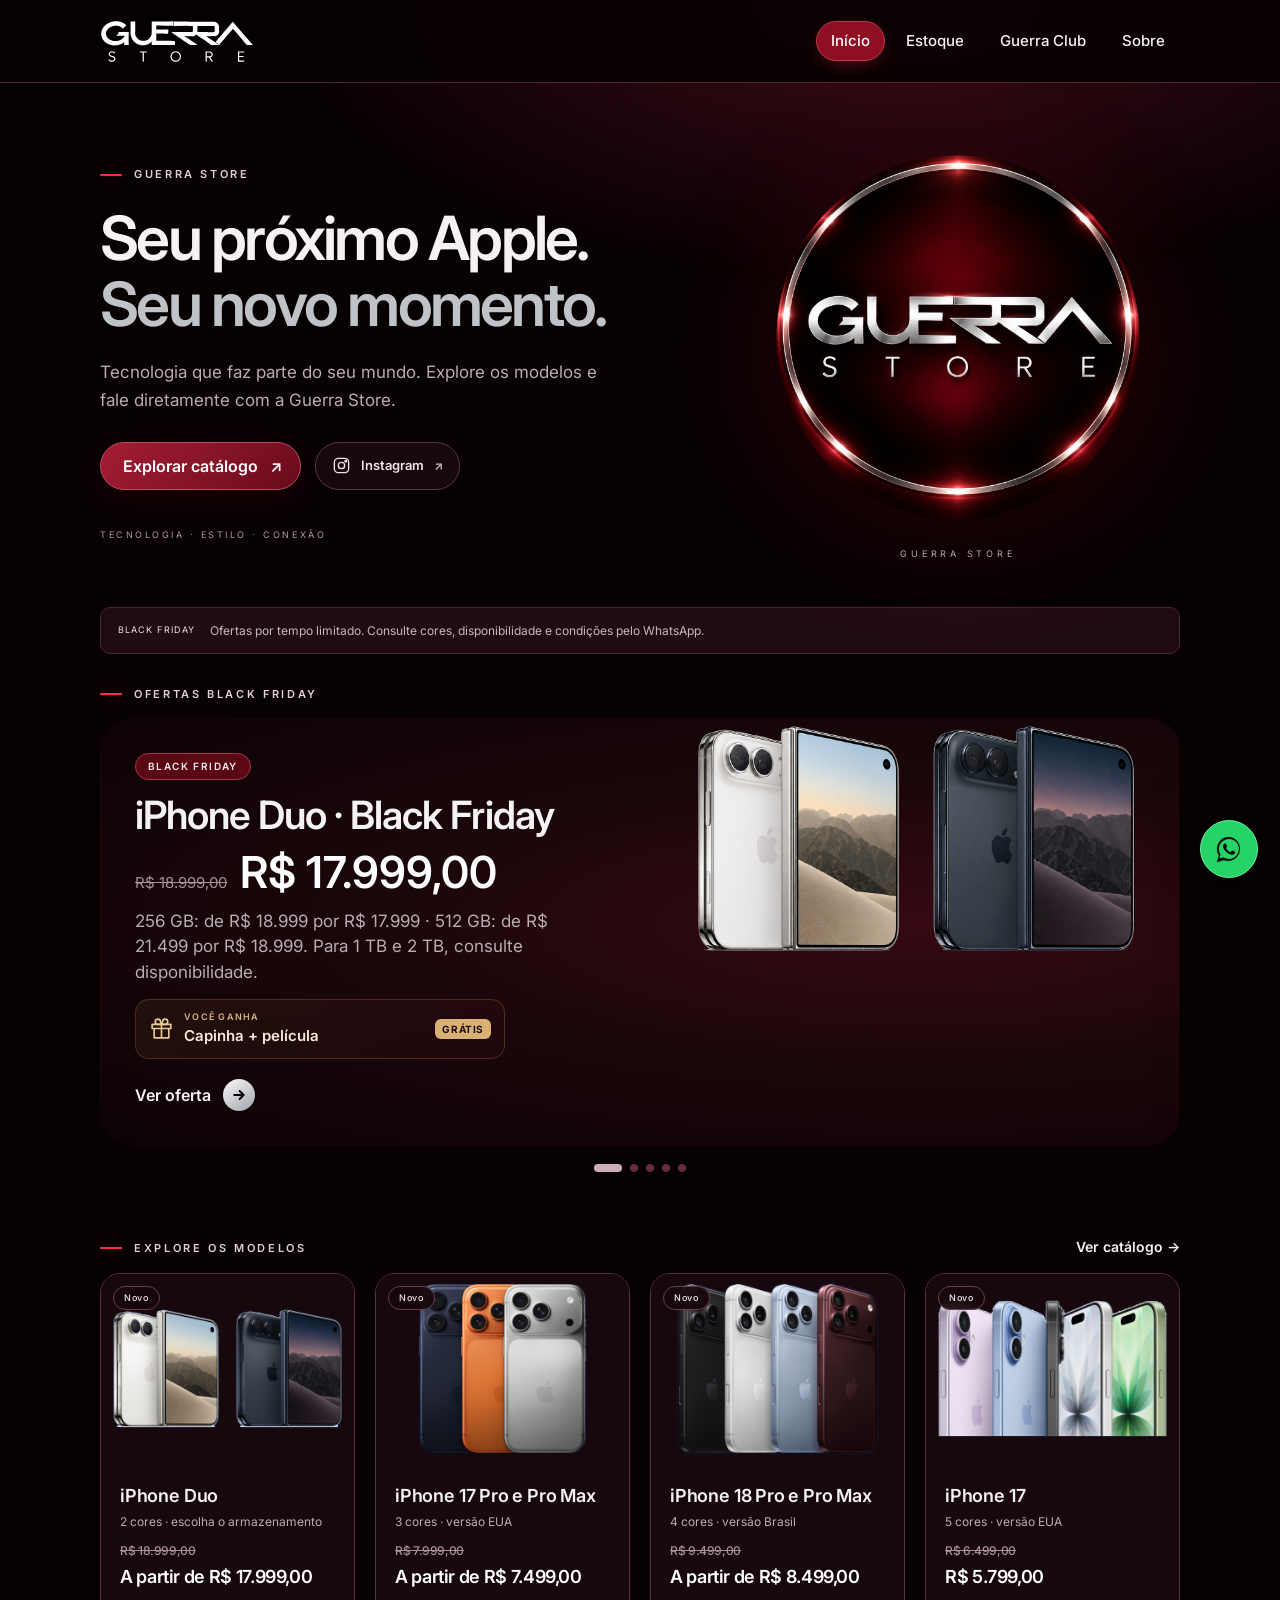
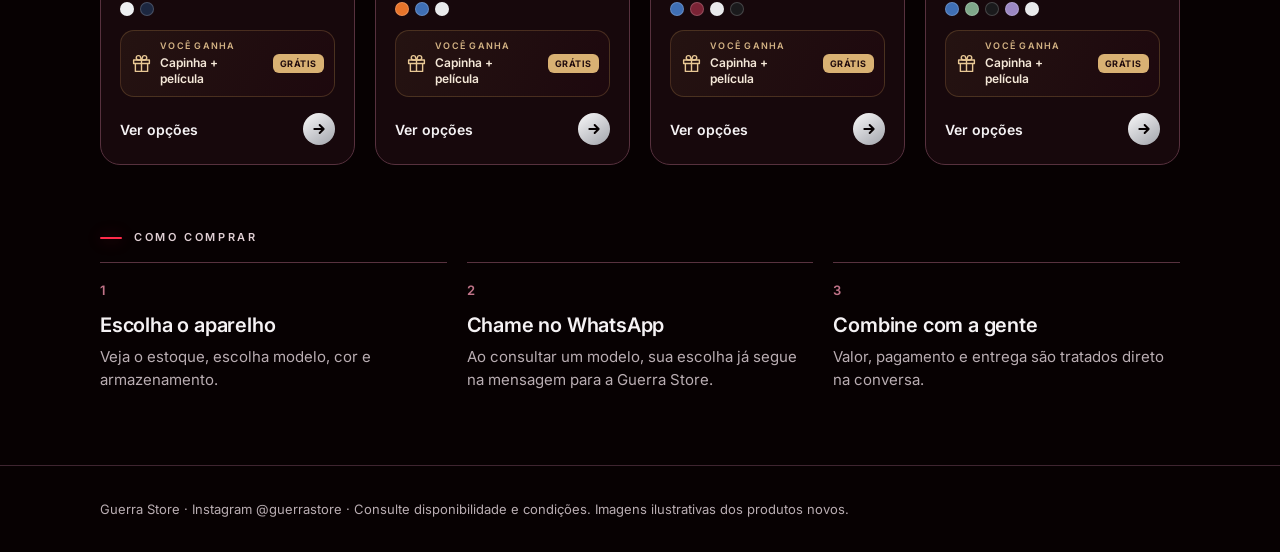
==== index.html @ 35a4bb27 "Fit full offer phone images within mobile cards" ====
<!doctype html>
<html lang="pt-BR">
<head>
<meta charset="utf-8">
<meta name="robots" content="noindex,nofollow">
<meta name="viewport" content="width=device-width,initial-scale=1">
<title>Guerra Store · Início</title>
<meta name="description" content="Tecnologia premium, aparelhos novos e seminovos. Veja ofertas e fale com a Guerra Store.">
<meta property="og:type" content="website"><meta property="og:locale" content="pt_BR"><meta property="og:site_name" content="Guerra Store">
<meta property="og:title" content="Guerra Store · Tecnologia, confiança e conexão"><meta property="og:description" content="Aparelhos premium, ofertas e atendimento próximo. Conheça a Guerra Store.">
<meta property="og:url" content="https://andersonmmoreira.github.io/guerra-store-preview/"><meta property="og:image" content="https://andersonmmoreira.github.io/guerra-store-preview/img/guerra-social-preview.png"><meta property="og:image:width" content="1200"><meta property="og:image:height" content="630"><meta property="og:image:alt" content="Logo da Guerra Store sobre fundo preto e bordô">
<meta name="twitter:card" content="summary_large_image"><meta name="twitter:title" content="Guerra Store"><meta name="twitter:description" content="Tecnologia, confiança e conexão."><meta name="twitter:image" content="https://andersonmmoreira.github.io/guerra-store-preview/img/guerra-social-preview.png">
<meta name="theme-color" content="#070102">
<link rel="icon" type="image/png" href="img/guerra-favicon-circle.png"><link rel="apple-touch-icon" href="img/guerra-favicon-circle.png">
<link rel="preconnect" href="https://fonts.googleapis.com"><link rel="preconnect" href="https://fonts.gstatic.com" crossorigin>
<link href="https://fonts.googleapis.com/css2?family=Inter:wght@400;500;600&display=swap" rel="stylesheet">
<link rel="stylesheet" href="style.css?v=20261108-5">
<link rel="stylesheet" href="guerra.css?v=20261109-2">
</head>
<body>
<header><div class="wrap"><a href="index.html" aria-label="Guerra Store - início"><img src="img/guerra-lettering.svg" alt="Guerra Store"></a>
<nav aria-label="Principal"><a href="index.html" aria-current="page">Início</a><a href="estoque.html">Estoque</a><a href="guerra-club.html">Guerra Club</a><a href="sobre.html">Sobre</a></nav></div></header>

<main class="wrap">
  <section class="hero guerra-hero">
    <div class="hero-copy"><div class="eyebrow">GUERRA STORE</div>
    <h1>Seu próximo Apple.<br><span>Seu novo momento.</span></h1>
    <p class="lead">Tecnologia que faz parte do seu mundo. Explore os modelos e fale diretamente com a Guerra Store.</p>
    <div class="hero-actions"><a class="btn" href="estoque.html">Explorar catálogo <span aria-hidden="true">↗</span></a><a class="social-link" href="https://www.instagram.com/guerrastore/" target="_blank" rel="noopener" aria-label="Abrir Instagram da Guerra Store"><svg viewBox="0 0 24 24" aria-hidden="true"><rect x="3" y="3" width="18" height="18" rx="5"></rect><circle cx="12" cy="12" r="4"></circle><circle cx="17.4" cy="6.7" r="1"></circle></svg><span>Instagram</span><b aria-hidden="true">↗</b></a></div>
    <div class="hero-signature">TECNOLOGIA · ESTILO · CONEXÃO</div></div>
    <div class="brand-stage"><img src="img/guerra-logo-oficial.png" alt="Logo oficial Guerra Store" width="1254" height="1254"><span>GUERRA STORE</span></div>
  </section>
  <aside class="preview-notice" role="note"><span>BLACK FRIDAY</span> Ofertas por tempo limitado. Consulte cores, disponibilidade e condições pelo WhatsApp.</aside>

  <section class="offers" id="offers" hidden aria-label="Ofertas">
    <div class="eyebrow sec-h">OFERTAS BLACK FRIDAY</div>
    <div class="otrack" id="otrack"></div>
    <div class="odots" id="odots"></div>
  </section>

  <section class="sec" id="s-nov" hidden><div class="sec-top"><div class="eyebrow sec-h">NOVIDADES E PROMOÇÕES</div></div><div class="nv-grid" id="nv"></div></section>

  <section class="sec" id="s-dest"><div class="sec-top"><div class="eyebrow sec-h">EXPLORE OS MODELOS</div><a href="estoque.html">Ver catálogo →</a></div><div class="grid" id="dest" style="padding-bottom:0"></div></section>

  <section class="sec" id="s-como"><div class="sec-top"><div class="eyebrow sec-h">COMO COMPRAR</div></div>
    <div class="steps">
      <div class="step"><b>1</b><h3>Escolha o aparelho</h3><p>Veja o estoque, escolha modelo, cor e armazenamento.</p></div>
      <div class="step"><b>2</b><h3>Chame no WhatsApp</h3><p>Ao consultar um modelo, sua escolha já segue na mensagem para a Guerra Store.</p></div>
      <div class="step"><b>3</b><h3>Combine com a gente</h3><p>Valor, pagamento e entrega são tratados direto na conversa.</p></div>
    </div></section>

  <section class="sec" id="s-par" hidden><div class="sec-top"><div class="eyebrow sec-h">PARCERIAS</div></div><div class="pts" id="pts"></div></section>
</main>

<footer><div class="wrap">Guerra Store · Instagram @guerrastore · Consulte disponibilidade e condições. Imagens ilustrativas dos produtos novos.</div></footer>
<div class="ov" id="ov" role="dialog" aria-modal="true"><div class="sheet" id="sheet"></div></div>
<div class="toast" id="toast"></div>
<script src="config.js?v=20261108-4"></script>
<script src="products.js?v=20261108-12"></script>
<script src="app.js?v=20261109-1"></script>
<script>
const $d=document.getElementById.bind(document);
let NOVID=[],PARC=[],hDemo=false;
async function loadHome(){
  const [nv,pc]=await Promise.all([rest("novidades","ativo=eq.true&order=ordem.asc"),rest("parceiros","ativo=eq.true&order=ordem.asc")]);
  if(nv===null&&pc===null){ // sem Supabase: exemplos
    NOVID=[];
    PARC=[];
  }else{NOVID=(nv||[]).filter(vigente);PARC=pc||[]}
}
function renderNovid(){
  const section=$d("s-nov"),grid=$d("nv");grid.innerHTML="";section.hidden=!NOVID.length;
  NOVID.forEach(n=>{const article=document.createElement("article");article.className="nv";
    article.innerHTML=`${n.imagem_url?`<div class="ph"><img src="${esc(n.imagem_url)}" alt="" loading="lazy"></div>`:""}<div class="bd"><h3>${esc(n.titulo)}</h3>${n.texto?`<p>${esc(n.texto)}</p>`:""}${okUrl(n.link)?`<a href="${esc(n.link)}" target="_blank" rel="noopener">Saiba mais ${ARROW}</a>`:""}</div>`;grid.appendChild(article)});
}
function renderDest(){
  const g=$d("dest");g.innerHTML="";
  const itens=[...NOVOS.map(cardNovo),...SEMI.filter(p=>!p.vendido).slice(0,1).map(cardSemi)].slice(0,4);
  itens.forEach(c=>g.appendChild(c));
}
function renderPar(){
  const s=$d("s-par"),g=$d("pts");g.innerHTML="";if(!PARC.length){s.hidden=true;return}s.hidden=false;
  PARC.forEach(p=>{const el=document.createElement(okUrl(p.link)?"a":"div");el.className="pt"+(p.cls?" "+p.cls:"");if(okUrl(p.link)){el.href=p.link;el.target="_blank";el.rel="noopener"}
    el.title=p.nome;el.innerHTML=p.logo_url&&p.mono?`<span class="plogo" role="img" aria-label="${esc(p.nome)}" style="--m:url('${esc(p.logo_url)}')"></span>`:p.logo_url?`<img src="${esc(p.logo_url)}" alt="${esc(p.nome)}" loading="lazy">`:esc(p.nome);g.appendChild(el)});
}
renderDest();
Promise.all([loadSemi(),loadOfertas(),loadHome()]).then(()=>{renderOfertas();renderNovid();renderDest();renderPar()});
</script>
</body>
</html>
---- style.css ----
:root{--ink:#070102;--surface:#17080c;--line:#39282e;--muted:#b9adb2;--text:#f5f2f4;--blue:#8E0F22;--lime:#BFC3C8}
*{box-sizing:border-box;margin:0}
html{scroll-behavior:smooth}
body{background:var(--ink);color:var(--text);font:400 16px/1.5 Inter,system-ui,sans-serif;-webkit-font-smoothing:antialiased}
body::before{content:"";position:fixed;inset:0;background:radial-gradient(60% 40% at 50% 0,#360a15 0,transparent 70%);pointer-events:none;z-index:-1}
.wrap{max-width:1120px;margin:0 auto;padding:0 20px}
header{position:sticky;top:0;z-index:20;background:rgba(7,1,2,.85);backdrop-filter:blur(12px);border-bottom:1px solid var(--line)}
header .wrap{display:flex;align-items:center;justify-content:space-between;gap:12px;height:64px}
header img{height:30px;display:block}
.tag{font-size:12px;letter-spacing:.2em;color:var(--muted);font-weight:500;text-transform:uppercase;display:flex;align-items:center;gap:8px}
.tag::before{content:"";width:7px;height:7px;border-radius:50%;background:var(--lime)}
.hero{padding:56px 0 24px}
.eyebrow{font-size:13px;letter-spacing:.25em;color:var(--lime);font-weight:600;display:flex;align-items:center;gap:12px}
.eyebrow::before{content:"";width:28px;height:3px;border-radius:2px;background:var(--lime)}
h1{font-size:clamp(34px,6vw,60px);letter-spacing:-.03em;line-height:1.05;font-weight:600;margin:14px 0 12px}
.lead{color:var(--muted);font-size:18px;max-width:560px}
.tabs{display:flex;gap:8px;margin:32px 0 24px}
.tab{appearance:none;border:1px solid rgba(191,195,200,.32);background:transparent;color:var(--muted);font:500 15px Inter;padding:10px 20px;border-radius:99px;cursor:pointer;transition:.2s}
.tab:hover{border-color:var(--lime);color:var(--text);box-shadow:0 0 0 1px rgba(191,195,200,.25),0 8px 24px -10px rgba(191,195,200,.25)}
.tab:focus-visible{outline:2px solid var(--lime);outline-offset:3px}
.tab[aria-selected=true]{background:#fff;color:var(--ink);border-color:var(--lime);box-shadow:0 0 0 1px rgba(191,195,200,.3)}
.grid{display:grid;grid-template-columns:repeat(auto-fill,minmax(300px,1fr));gap:20px;padding-bottom:72px}
.card{background:var(--surface);border:1px solid rgba(191,195,200,.32);border-radius:28px;overflow:hidden;cursor:pointer;transition:.25s;text-align:left;color:inherit;font:inherit;padding:0;display:block;width:100%}
.card:hover{transform:translateY(-4px);border-color:var(--lime);box-shadow:0 0 0 1px rgba(191,195,200,.25),0 14px 40px -12px rgba(191,195,200,.22)}
.card:focus-visible{outline:2px solid var(--lime);outline-offset:3px}
.card .ph{aspect-ratio:4/3;display:flex;align-items:center;justify-content:center;overflow:hidden;position:relative}
.card .ph img,.card .ph video{width:100%;height:100%;object-fit:cover}
.card .ph.fit img{object-fit:contain}
.badge{position:absolute;top:12px;left:12px;background:rgba(7,1,2,.75);backdrop-filter:blur(6px);border:1px solid var(--line);font-size:12px;padding:4px 10px;border-radius:99px;font-weight:500}
.badge.vendido{background:var(--lime);color:var(--ink);border:0}
.card .bd{padding:18px 20px 20px}
.card h3{font-size:20px;font-weight:600;letter-spacing:-.01em}
.sub{color:var(--muted);font-size:14px;margin-top:4px}
.dots{display:flex;gap:6px;margin-top:12px}.dots i{width:14px;height:14px;border-radius:50%;border:1px solid #ffffff30;display:block}
.cta-row{display:flex;align-items:center;justify-content:space-between;margin-top:16px;font-weight:600;font-size:14px}
.arrow{width:34px;height:34px;border-radius:50%;background:var(--lime);display:grid;place-items:center}
.empty{color:var(--muted);padding:48px 0;grid-column:1/-1;text-align:center;border:1px dashed var(--line);border-radius:24px}
.demo{background:#8E0F2220;border:1px solid var(--blue);color:#cfe0ff;font-size:13px;padding:10px 14px;border-radius:14px;margin-bottom:16px;grid-column:1/-1}
footer{border-top:1px solid var(--line);padding:32px 0;color:var(--muted);font-size:13px}

/* ofertas */
.sec-h{margin:8px 0 16px}
.offers{margin:0 0 56px}
.otrack{display:flex;gap:16px;overflow-x:auto;scroll-snap-type:x mandatory;scrollbar-width:none;position:relative;border-radius:32px}
.otrack::-webkit-scrollbar{display:none}
.slide{flex:0 0 100%;scroll-snap-align:start;position:relative;min-height:340px;border-radius:32px;border:1px solid rgba(191,195,200,.32);background:var(--surface);overflow:hidden;display:grid;grid-template-columns:1.05fr 1fr;text-align:left;color:inherit;cursor:pointer;padding:0;font:inherit;transition:border-color .25s,box-shadow .25s}
.slide:hover{border-color:var(--lime);box-shadow:0 0 0 1px rgba(191,195,200,.25),0 14px 40px -12px rgba(191,195,200,.22)}
.slide:focus-visible{outline:2px solid var(--lime);outline-offset:3px}
.slide .tx{padding:40px;display:flex;flex-direction:column;justify-content:center;gap:14px;min-width:0}
.slide .lb{align-self:flex-start;background:var(--lime);color:var(--ink);font-size:12px;font-weight:600;letter-spacing:.14em;padding:5px 12px;border-radius:99px}
.slide h2{font-size:clamp(26px,4vw,42px);letter-spacing:-.025em;line-height:1.08;font-weight:600;text-wrap:balance}
.slide p{color:var(--muted);font-size:17px;max-width:420px}
.slide .go{display:flex;align-items:center;gap:12px;font-weight:600;margin-top:6px}
.slide .im{position:relative;min-height:240px}
.slide .im img{position:absolute;inset:0;width:100%;height:100%;object-fit:contain}
.slide .im .offer-logo{inset:20px auto auto 20px;width:min(42%,190px);height:auto;max-height:58px;object-fit:contain;object-position:left top;z-index:2;mix-blend-mode:screen}
.odots{display:flex;justify-content:center;align-items:center;gap:8px;margin-top:18px}
.odots button{width:8px;height:8px;border-radius:99px;border:0;padding:0;background:#2a3446;cursor:pointer;transition:.3s}
.odots button[aria-current=true]{width:28px;background:var(--lime)}
@media(max-width:720px){.slide{grid-template-columns:1fr;min-height:0}.slide .im{order:-1;height:220px;min-height:0}.slide .tx{padding:24px}}
@media(prefers-reduced-motion:reduce){.otrack{scroll-behavior:auto}}
/* modal */
.ov{position:fixed;inset:0;background:rgba(0,0,0,.72);backdrop-filter:blur(6px);z-index:50;display:none;align-items:flex-end;justify-content:center}
.ov.on{display:flex}
.sheet{background:var(--surface);border:1px solid var(--line);width:100%;max-width:980px;max-height:94vh;overflow:auto;border-radius:28px 28px 0 0;display:grid;grid-template-columns:1fr;animation:up .25s ease}
@keyframes up{from{transform:translateY(40px);opacity:0}}
@media(min-width:860px){.ov{align-items:center;padding:24px}.sheet{grid-template-columns:1.1fr 1fr;border-radius:28px}}
.media{background:#000;position:relative;min-height:280px}
.media .main{aspect-ratio:1/1;width:100%;display:flex;overflow-x:auto;scroll-snap-type:x mandatory;scrollbar-width:none}
.media .main::-webkit-scrollbar{display:none}
.media .main>*{flex:0 0 100%;scroll-snap-align:center;width:100%;height:100%;object-fit:contain}
.thumbs{display:flex;gap:8px;padding:10px;overflow-x:auto;background:#05070b}
.thumbs button{flex:0 0 56px;height:56px;border-radius:10px;border:2px solid transparent;overflow:hidden;padding:0;background:#111;cursor:pointer;position:relative}
.thumbs button.on{border-color:var(--lime)}
.thumbs img,.thumbs video{width:100%;height:100%;object-fit:cover;display:block}
.thumbs .play{position:absolute;inset:0;display:grid;place-items:center;color:#fff;font-size:16px;background:#0006}
.info{padding:28px 24px 28px;display:flex;flex-direction:column;gap:20px}
.info h2{font-size:28px;letter-spacing:-.02em;line-height:1.1}
.close{position:absolute;top:12px;right:12px;z-index:3;width:40px;height:40px;border-radius:50%;border:1px solid var(--line);background:rgba(7,1,2,.8);color:#fff;font-size:20px;cursor:pointer}
.opt label{display:block;font-size:12px;letter-spacing:.15em;text-transform:uppercase;color:var(--muted);margin-bottom:8px;font-weight:500}
.chips{display:flex;flex-wrap:wrap;gap:8px}
.chip{border:1px solid var(--line);background:transparent;color:var(--text);padding:9px 14px;border-radius:99px;font:500 14px Inter;cursor:pointer;display:inline-flex;align-items:center;gap:8px;transition:.15s}
.chip i{width:14px;height:14px;border-radius:50%;border:1px solid #ffffff40}
.chip[aria-pressed=true]{border-color:var(--lime);box-shadow:inset 0 0 0 1px var(--lime)}
.specs{display:grid;grid-template-columns:1fr 1fr;gap:10px}
.spec{border:1px solid var(--line);border-radius:16px;padding:12px 14px}.spec b{display:block;font-size:12px;color:var(--muted);font-weight:500;letter-spacing:.1em;text-transform:uppercase}
.obs{color:var(--muted);font-size:14px}
.buy{margin-top:auto;display:flex;align-items:center;justify-content:center;gap:12px;background:#fff;color:var(--ink);border:0;border-radius:99px;height:60px;font:600 17px Inter;cursor:pointer;width:100%;position:relative}
.buy .arrow{position:absolute;right:12px;top:13px}
.buy:disabled{opacity:.5;cursor:not-allowed}
.alt{background:transparent;color:var(--muted);border:0;font:500 14px Inter;cursor:pointer;text-decoration:underline;text-underline-offset:3px;align-self:center}
.note{font-size:12px;color:var(--muted);text-align:center}
.toast{position:fixed;left:50%;bottom:28px;transform:translateX(-50%);background:#fff;color:var(--ink);padding:14px 20px;border-radius:16px;font-weight:500;font-size:14px;z-index:99;max-width:92vw;box-shadow:0 10px 40px #000a;display:none}
.toast.on{display:block}

/* navegacao */
nav{display:flex;gap:6px}
nav a{color:var(--muted);text-decoration:none;font-weight:500;font-size:15px;padding:8px 14px;border-radius:99px;border:1px solid transparent;transition:.2s}
nav a:hover{color:var(--text);border-color:rgba(191,195,200,.32)}
nav a[aria-current=page]{color:var(--ink);background:#fff;border-color:var(--lime)}
.btn{display:inline-flex;align-items:center;gap:12px;background:#fff;color:var(--ink);text-decoration:none;font:600 16px Inter;border-radius:99px;padding:8px 8px 8px 24px;border:1px solid var(--lime);cursor:pointer}
.btn .arrow{width:38px;height:38px}
.hero .btn{margin-top:24px}
.sec{padding:8px 0 56px}
.sec-top{display:flex;align-items:flex-end;justify-content:space-between;gap:16px;flex-wrap:wrap;margin-bottom:16px}
.sec-top .sec-h{margin:0}
.sec-top a{color:var(--text);font-weight:600;font-size:14px;text-decoration:none;display:inline-flex;gap:8px;align-items:center}
.sec-top a:hover{color:var(--lime)}
.nv-grid{display:grid;grid-template-columns:repeat(auto-fit,minmax(260px,360px));justify-content:center;gap:20px}
.nv{background:var(--surface);border:1px solid rgba(191,195,200,.32);border-radius:28px;overflow:hidden;display:flex;flex-direction:column;transition:.25s}
.nv:hover{border-color:var(--lime);box-shadow:0 0 0 1px rgba(191,195,200,.25),0 14px 40px -12px rgba(191,195,200,.22)}
.nv .ph{aspect-ratio:16/9;background:#000;position:relative}
.nv .ph img{width:100%;height:100%;object-fit:cover;display:block}
.nv .bd{padding:22px 24px 24px;display:flex;flex-direction:column;gap:10px;flex:1}
.nv h3{font-size:21px;letter-spacing:-.015em;line-height:1.2;font-weight:600}
.nv p{color:var(--muted);font-size:15px}
.nv a{margin-top:auto;color:var(--text);font-weight:600;font-size:14px;text-decoration:none;display:inline-flex;align-items:center;gap:10px;padding-top:6px}
.nv a:hover{color:var(--lime)}
.steps{display:grid;grid-template-columns:repeat(auto-fit,minmax(240px,1fr));gap:20px;counter-reset:s}
.step{border-top:1px solid var(--line);padding-top:18px}
.step b{display:block;color:var(--lime);font-size:13px;letter-spacing:.2em;font-weight:600;margin-bottom:10px}
.step h3{font-size:20px;font-weight:600;letter-spacing:-.01em;margin-bottom:6px}
.step p{color:var(--muted);font-size:15px}
.pts{display:flex;flex-wrap:wrap;gap:14px}
.pt{display:flex;align-items:center;justify-content:center;width:220px;max-width:100%;height:84px;padding:0 24px;border:1px solid var(--line);border-radius:20px;background:var(--surface);color:var(--text);text-decoration:none;font-weight:600;font-size:16px;transition:.2s}
.pt{border-color:rgba(191,195,200,.45)}
a.pt:hover,a.pt:focus-visible,a.pt:active{background:var(--lime);border-color:var(--lime);color:var(--ink);box-shadow:0 8px 28px -10px rgba(191,195,200,.55);outline:none}
.plogo{display:block;width:170px;height:48px;background:currentColor;-webkit-mask:var(--m) center/contain no-repeat;mask:var(--m) center/contain no-repeat}
.pt img{max-height:44px;max-width:150px;object-fit:contain;display:block}
.demo-tag{font-size:11px;letter-spacing:.14em;color:var(--lime);font-weight:600}
.nv-grid{align-items:start}
#dest{grid-template-columns:repeat(auto-fit,minmax(230px,1fr))}
.nv-grid{align-items:stretch}
.nv .logo-ph{display:flex;align-items:center;justify-content:center;background:radial-gradient(ellipse at 50% 120%,rgba(191,195,200,.22),transparent 60%),linear-gradient(160deg,#0b1220,#070102)}
.nv .logo-ph .plogo{width:62%;height:56px;color:#fff}
.hero{padding-bottom:40px}

/* filtros do estoque */
.lvl{display:flex;align-items:center;gap:14px;margin-bottom:12px;flex-wrap:wrap}
.lvl-l{display:none;width:96px;font-size:12px;letter-spacing:.15em;text-transform:uppercase;color:var(--muted);font-weight:500}
.lvl-c{display:flex;gap:8px;flex-wrap:wrap}
.fchip{appearance:none;border:1px solid rgba(191,195,200,.32);background:transparent;color:var(--muted);font:500 15px Inter;padding:9px 18px;border-radius:99px;cursor:pointer;transition:.2s}
.fchip:hover{border-color:var(--lime);color:var(--text)}
.fchip[aria-pressed=true]{color:var(--text);border-color:var(--lime);box-shadow:inset 0 0 0 1px var(--lime)}
.fchip:focus-visible{outline:2px solid var(--lime);outline-offset:3px}
.tab .n{font-size:12px;opacity:.65;margin-left:4px}
.tabs{margin-top:20px}

#f-linha .fchip{font-size:17px;padding:11px 24px;font-weight:600}
.fchip.vazio{opacity:.55}.fchip.vazio:hover,.fchip.vazio[aria-pressed=true]{opacity:1}

.lvl[hidden],.tabs[hidden],.grid[hidden]{display:none!important}
.lvl-c{gap:10px}
#f-tipo{padding-left:0}
/* hierarquia: marca = verde-lemon cheio; categoria = anel verde; abas = branco */
#f-linha .fchip{color:var(--text)}
#f-linha .fchip[aria-pressed=true]{background:var(--lime);color:var(--ink);border-color:var(--lime);box-shadow:0 8px 28px -10px rgba(191,195,200,.55)}
#f-linha .fchip.vazio{opacity:.8}
#f-linha .fchip.vazio[aria-pressed=true]{opacity:1}
#f-tipo .fchip{font-size:14px;padding:8px 16px}
/* selecionado "aceso" em todos os niveis: verde-lemon cheio, escrita preta */
#f-tipo .fchip{color:var(--text)}
#f-tipo .fchip[aria-pressed=true]{background:var(--lime);color:var(--ink);border-color:var(--lime);box-shadow:0 6px 20px -8px rgba(191,195,200,.5)}
#f-tipo .fchip.vazio{opacity:.8}#f-tipo .fchip.vazio[aria-pressed=true]{opacity:1}
.tab[aria-selected=true]{background:var(--lime);color:var(--ink);border-color:var(--lime);box-shadow:0 6px 20px -8px rgba(191,195,200,.5)}
.tab[aria-selected=true] .n{opacity:.75}

/* cartao padrao para modelos ainda sem foto */
.noimg{display:flex;align-items:center;justify-content:center;width:100%;height:100%;min-height:180px;padding:20px;text-align:center;font-weight:600;font-size:20px;line-height:1.2;letter-spacing:-.01em;color:#fff;background:radial-gradient(120% 90% at 50% 0%,#0f1f3d 0%,#05080f 70%)}
/* topo: pagina atual acesa como os filtros do estoque */
nav a{color:var(--text)}
nav a[aria-current=page]{background:var(--lime);color:var(--ink);border-color:var(--lime);box-shadow:0 6px 20px -8px rgba(191,195,200,.5)}

.nv .art{container-type:inline-size;position:relative;overflow:hidden;background:radial-gradient(ellipse 60% 90% at 85% -10%,rgba(142,15,34,.5),transparent 60%),radial-gradient(ellipse 40% 50% at 0 110%,rgba(191,195,200,.12),transparent 70%),#070102}
.art-photo{position:absolute;right:0;top:-2%;height:106%;width:auto!important;object-fit:cover!important;-webkit-mask-image:linear-gradient(90deg,transparent,#000 30%);mask-image:linear-gradient(90deg,transparent,#000 30%);opacity:.92}
.art-txt{position:absolute;left:6.9cqw;top:0;bottom:0;display:flex;flex-direction:column;justify-content:center;align-items:flex-start;gap:1.7cqw}
.art-txt .art-logo{width:26cqw;height:7.4cqw;color:#fff;margin-bottom:.6cqw}
.art-tag{background:var(--lime);color:#070102;font-weight:600;font-size:1.9cqw;letter-spacing:.22em;padding:1.1cqw 2.1cqw;border-radius:99px}
.art-t{font-weight:600;font-size:6.6cqw;line-height:1.08;letter-spacing:-.02em;color:#f5f7fa}
.art-t b{color:var(--lime);font-weight:600}
.art-s{font-size:2.6cqw;color:#a0aab9;font-weight:500}
.art-pill{font-size:1.9cqw;font-weight:500;color:#f5f7fa;border:.2cqw solid var(--lime);padding:1cqw 2cqw;border-radius:99px}
.onphone-art{background:radial-gradient(ellipse 70% 100% at 90% 10%,rgba(142,15,34,.55),transparent 65%),#070102!important}
.onphone-art .art-photo{right:-9%;height:110%;opacity:.84;-webkit-mask-image:linear-gradient(90deg,transparent,#000 34%);mask-image:linear-gradient(90deg,transparent,#000 34%)}
.nv .ph .onphone-logo{display:block;width:26cqw;height:auto;object-fit:contain;mix-blend-mode:screen;margin-bottom:.4cqw}
.pt--onphone{background:#070102;border-color:rgba(0,210,109,.45)}
.pt .plogo,.pt img{display:block;width:170px;height:48px;max-width:100%;object-fit:contain}
a.pt--onphone:hover,a.pt--onphone:focus-visible,a.pt--onphone:active{background:#07110d;border-color:#00d26d;box-shadow:0 8px 28px -10px rgba(0,210,109,.55);outline:none}
.pt--am{border-color:rgba(123,104,238,.45)}
a.pt--am:hover,a.pt--am:focus-visible,a.pt--am:active{background:rgba(123,104,238,.18);border-color:rgba(123,104,238,.9);color:#fff;box-shadow:0 8px 28px -10px rgba(123,104,238,.55);outline:none}
/*pt-mobile*/
.plogo{max-width:100%}
@media(max-width:560px){.pts{gap:12px}.pt{width:calc(50% - 6px);padding:0 14px;height:76px}.pt .plogo,.pt img{width:140px;height:40px}}
---- guerra.css ----
/* Identidade Guerra: fonte oficial Cérebro / Identidade Visual, revalidada em 08/11/2026. */
:root{--ink:#070102;--surface:#17080c;--line:#39282e;--muted:#b9adb2;--text:#f5f2f4;--blue:#8e0f22;--lime:#bfc3c8;--bordo:#8e0f22;--bordo-dark:#5a0814;--glow:#ff2b4a;--silver:#bfc3c8}
body{background:var(--ink)}body::before{background:radial-gradient(70% 45% at 70% 0%,#400c19 0%,transparent 70%)}
header{background:rgba(7,1,2,.9);border-color:#4c2731}header .wrap{height:82px}header img{height:43px;width:154px;object-fit:contain}
nav a[aria-current=page]{background:var(--bordo);color:#fff;border-color:#b7384e;box-shadow:0 5px 22px -12px var(--glow)}
.guerra-hero{display:grid;grid-template-columns:1.15fr .85fr;align-items:center;gap:35px;padding:64px 0 46px}.guerra-hero h1{font-size:clamp(37px,5vw,61px);line-height:1.08;letter-spacing:-.045em;margin:23px 0 20px}.guerra-hero h1 span{color:#bfc3c8}.hero-copy{position:relative;z-index:1}.eyebrow{color:#e0cfd4;font-size:11px;letter-spacing:.24em}.eyebrow::before{background:var(--glow);width:22px;height:2px;box-shadow:0 0 16px #ff2b4a66}.lead{font-size:17px;line-height:1.65;max-width:510px}
.hero-actions{display:flex;align-items:center;gap:14px;flex-wrap:wrap;margin-top:28px}.btn{margin-top:0;background:linear-gradient(135deg,#a51d34,#690b1c);border:1px solid #b84a5d;color:white;box-shadow:0 8px 32px #5a081440}.hero-actions .btn{height:48px;margin-top:0;padding:0 18px 0 22px}.btn:hover{background:#9c1a31;border-color:#d67b8b;transform:translateY(-2px)}.social-link{height:48px;display:inline-flex;align-items:center;gap:10px;padding:0 16px;border:1px solid #5a3540;border-radius:999px;background:#17080c;color:#eee5e8;text-decoration:none;font-size:13px;font-weight:600;transition:.2s}.social-link svg{width:19px;height:19px;fill:none;stroke:currentColor;stroke-width:1.7}.social-link b{font-size:12px;color:#bfaeb4}.social-link:hover{border-color:#ae5368;background:#240b12;transform:translateY(-2px)}.hero-signature{font-size:9px;letter-spacing:.28em;color:#b09ba3;margin-top:38px}
.brand-stage{position:relative;display:grid;place-items:center;isolation:isolate}.brand-stage:before{content:"";position:absolute;width:80%;height:75%;border-radius:50%;background:#8e0f22;filter:blur(70px);opacity:.28;z-index:-1}.brand-stage img{width:min(100%,380px);height:auto;clip-path:circle(47.8% at 50% 50%);filter:drop-shadow(0 25px 42px #0009)}.brand-stage>span{font-size:9px;letter-spacing:.42em;color:#bbaab0;margin-top:20px}
.preview-notice{margin:0 0 32px;padding:13px 17px;font-size:12px;line-height:1.6;color:#c5b8bd;border:1px solid #49242f;background:#210b12;border-radius:10px;display:flex;gap:15px;align-items:center}.preview-notice span{color:#eee3e7;font-size:9px;letter-spacing:.12em;white-space:nowrap}
.card-price{margin-top:11px;color:#fff;font-size:18px;font-weight:600;letter-spacing:-.02em}.card-price s,.product-price s{display:block;margin-bottom:3px;color:#a99098;font-size:12px;font-weight:500}.card-price strong,.product-price strong{font:inherit}.product-price{padding:14px 16px;border:1px solid #60303d;border-radius:12px;background:#250a12;color:#fff;font-size:22px;font-weight:600;letter-spacing:-.02em}.offer-price{display:flex;align-items:baseline;gap:13px}.offer-price s{color:#a99098;font-size:15px}.offer-price strong{color:#fff;font-size:clamp(28px,4vw,44px);line-height:1;font-weight:600}
.card,.nv,.slide{border-color:#57313e;border-radius:20px}.card:hover,.nv:hover{border-color:#bb6478;box-shadow:0 12px 38px -14px #a51d3466}.card .ph{background:radial-gradient(ellipse at 50% 20%,#5a0814,#120306)!important}.card .ph img{object-fit:contain}.card .bd{padding:19px}.card h3{font-size:18px}.card .badge{background:#16080de8;border-color:#6a3d4a;color:#f2e5e9;font-size:9px;letter-spacing:.08em}.sub{font-size:12px}.arrow{background:linear-gradient(145deg,#faf9fa,#a1a4ab);width:32px;height:32px}.slide{border-color:transparent;background:radial-gradient(ellipse at 78% 48%,#360912 0,#1c070b 42%,#0c0204 100%);box-shadow:0 22px 58px -42px #a51d3480}.slide:hover{border-color:transparent;box-shadow:0 26px 64px -38px #a51d3490}.slide .lb{background:var(--bordo-dark);border:1px solid #a4374b;color:#f5e9ee;font-size:10px}.slide .tx{padding:34px}.slide .im{background:transparent!important}.slide .im img{object-fit:contain}.odots button{background:#60303e}.odots button[aria-current=true]{background:#ccacb6}.slide h2{font-size:clamp(27px,3.5vw,39px)}
#f-linha .fchip[aria-pressed=true],#f-tipo .fchip[aria-pressed=true],.tab[aria-selected=true]{background:var(--bordo);color:white;border-color:#bd5268;box-shadow:0 6px 20px -8px #8e0f2266}.fchip,.tab{border-color:#60303e}.sheet{border-color:#68404c;background:#17080c}.sheet .main{background:#16080c!important}.buy{background:linear-gradient(135deg,#a51d34,#690b1c);color:#fff;border:1px solid #b84a5d}.chip[aria-pressed=true]{background:#5a0814;color:white;border-color:#c46b7f}.noimg{background:radial-gradient(ellipse,#5a0814,#120306)}.demo{background:#290d17;border-color:#6a2a3c;color:#dfc8d0}.step b{color:#c17489}.step{border-color:#58323f}footer{margin-top:18px;border-color:#3e2530}footer .wrap{line-height:1.7}.empty{border-color:#694151;color:#c2b0b8}
:focus-visible{outline:2px solid #e5c0cb!important;outline-offset:4px}body>.w>header img{height:45px}.box{border-color:#57313e}button.pri{background:#8e0f22;color:white}
.whatsapp-float{position:fixed;right:22px;bottom:22px;z-index:80;display:flex;align-items:center;justify-content:center;width:58px;height:58px;min-height:58px;padding:0;border:1px solid #69f19f;border-radius:50%;background:#25d366;color:#07140c;text-decoration:none;box-shadow:0 14px 34px #0009;transition:box-shadow .2s ease;animation:whatsapp-kick 2.8s ease-in-out infinite}.whatsapp-float svg{width:30px;height:30px;flex:none}.whatsapp-float span{position:absolute;width:1px;height:1px;overflow:hidden;clip:rect(0 0 0 0);white-space:nowrap}.whatsapp-float:hover{animation-play-state:paused;box-shadow:0 18px 40px #000b}.whatsapp-float:focus-visible{outline-color:#fff!important}@keyframes whatsapp-kick{0%,72%,100%{transform:translateY(0) rotate(0)}78%{transform:translateY(-9px) rotate(-5deg)}84%{transform:translateY(0) rotate(4deg)}90%{transform:translateY(-4px) rotate(-2deg)}95%{transform:translateY(0) rotate(0)}}
.inner-hero{padding:72px 0 40px;max-width:780px}.inner-hero h1{font-size:clamp(42px,7vw,76px)}.inner-hero .lead{max-width:680px}.club-grid{display:grid;grid-template-columns:repeat(3,1fr);gap:18px;margin:24px 0 72px}.club-card{min-height:340px;border-radius:24px;border:1px solid #4a2631;background:radial-gradient(circle at 70% 12%,#3b0a14,#150508 58%,#0b0203);padding:26px;display:flex;flex-direction:column;justify-content:flex-end;position:relative;overflow:hidden}.club-card:before{content:"";position:absolute;inset:20px;border:1px dashed #70404d;border-radius:18px;opacity:.55}.club-card b,.club-card p{position:relative}.club-card b{font-size:18px}.club-card p{color:var(--muted);font-size:13px;margin-top:8px}.story-panel{display:grid;grid-template-columns:minmax(280px,.82fr) minmax(0,1.18fr);gap:48px;align-items:start;margin:12px 0 70px;padding:42px;border:1px solid #4b2933;border-radius:28px;background:linear-gradient(145deg,#1c070b,#0b0203)}.story-portrait{position:sticky;top:96px;margin:0}.story-portrait img{display:block;width:100%;aspect-ratio:4/5;object-fit:cover;object-position:50% 20%;border-radius:22px;filter:contrast(1.04);box-shadow:0 24px 65px #0008}.story-portrait figcaption{margin-top:12px;color:#aa969d;font-size:12px;letter-spacing:.08em;text-transform:uppercase}.story-copy h2{font-size:clamp(30px,4vw,46px);line-height:1.1;margin:12px 0 22px}.story-copy p{color:var(--muted);line-height:1.78;margin:0 0 18px}.story-copy blockquote{margin:28px 0;padding:6px 0 6px 22px;border-left:2px solid var(--glow);color:#f2e9ec;font-size:clamp(20px,2.4vw,28px);line-height:1.42;font-weight:500}.content-note{margin-top:22px;padding:14px 16px;border-left:2px solid var(--glow);background:#240a11;color:#d6c5cb;font-size:13px}.page-cta{display:flex;align-items:center;justify-content:space-between;gap:24px;padding:28px 0 76px;border-top:1px solid #42242d}.page-cta h2{font-size:clamp(24px,4vw,38px)}
.club-quote{margin:0 0 70px;padding:30px 34px;border:1px solid #5c303d;border-radius:22px;background:linear-gradient(135deg,#2a0b13,#100305);box-shadow:0 24px 60px -46px #ff2b4a}.club-quote p{max-width:900px;font-size:clamp(21px,3.2vw,34px);line-height:1.35;letter-spacing:-.025em}.club-quote span{display:block;margin-top:16px;color:#bca9b0;font-size:11px;letter-spacing:.2em;text-transform:uppercase}.club-section{margin-bottom:76px}.club-heading{display:flex;align-items:end;justify-content:space-between;gap:36px;margin-bottom:26px}.club-heading h2,.club-community h2{font-size:clamp(30px,4.5vw,48px);line-height:1.08;margin-top:12px}.club-heading>p{max-width:400px;color:var(--muted);font-size:14px;line-height:1.7}.club-gallery{display:grid;grid-template-columns:repeat(2,minmax(0,1fr));gap:18px}.club-photo{position:relative;aspect-ratio:4/5;margin:0;border:1px solid #4d2a34;border-radius:24px;overflow:hidden;background:#130407;isolation:isolate}.club-photo img{width:100%;height:100%;position:absolute;inset:0;object-fit:cover;object-position:center 34%;filter:saturate(.82) contrast(1.05) brightness(.92);transition:transform .5s ease,filter .5s ease}.club-photo:nth-child(2) img{object-position:center 28%}.club-photo:nth-child(3) img{object-position:center 30%}.club-photo:hover img{transform:scale(1.025);filter:saturate(.9) contrast(1.04) brightness(.98)}.club-photo:before{content:"";position:absolute;inset:0;z-index:1;background:linear-gradient(180deg,#3b0b1414 0%,transparent 48%,#1703072e 66%);pointer-events:none}.club-photo:after{content:"";position:absolute;inset:52% 0 0;z-index:1;background:linear-gradient(transparent,#070102e8 72%,#070102)}.club-photo figcaption{position:absolute;left:24px;right:24px;bottom:23px;z-index:2}.club-photo strong{display:block;font-size:22px}.club-photo span{display:block;margin-top:6px;color:#c7b8bd;font-size:13px}.club-community{display:grid;grid-template-columns:1.3fr .7fr;align-items:center;gap:40px;margin-bottom:46px;padding:38px;border:1px solid #4b2933;border-radius:28px;background:radial-gradient(circle at 88% 20%,#3b0b14,#150508 60%,#0b0203)}.club-community p{max-width:690px;margin-top:16px;color:var(--muted);line-height:1.7}.community-seal{justify-self:end;width:180px;aspect-ratio:1;border:1px solid #77404e;border-radius:50%;display:grid;place-content:center;text-align:center;background:#100305aa}.community-seal b{font-size:48px;line-height:1}.community-seal span{max-width:120px;margin:8px auto 0;color:#c7b8bd;font-size:11px;line-height:1.4;text-transform:uppercase;letter-spacing:.09em}
@media(max-width:720px){header .wrap{height:auto;min-height:72px;flex-wrap:wrap;padding-top:10px;padding-bottom:10px}header img{width:124px;height:36px}header nav{width:100%;overflow-x:auto;scrollbar-width:none;padding-bottom:2px}header nav::-webkit-scrollbar{display:none}nav a{white-space:nowrap}.guerra-hero{grid-template-columns:1fr;gap:30px;padding-top:37px}.brand-stage{order:-1}.brand-stage img{width:190px}.brand-stage>span{display:none}.guerra-hero h1{font-size:39px}.hero-signature{margin-top:25px}.preview-notice{display:block}.preview-notice span{display:block;margin-bottom:5px}.hero-actions{gap:20px}.slide .tx{padding:25px}.grid{grid-template-columns:repeat(auto-fill,minmax(260px,1fr))}.club-grid,.club-gallery{grid-template-columns:1fr}.club-card{min-height:250px}.club-heading{align-items:flex-start;flex-direction:column}.club-community{grid-template-columns:1fr;padding:27px}.community-seal{justify-self:start;width:150px}.story-panel{grid-template-columns:1fr;padding:20px;gap:30px}.story-portrait{position:static}.story-portrait img{aspect-ratio:4/5}.page-cta{align-items:flex-start;flex-direction:column}}
@media(max-width:480px){.whatsapp-float{right:14px;bottom:14px;width:56px;height:56px;min-height:56px}}
@media(prefers-reduced-motion:reduce){*{scroll-behavior:auto!important;animation:none!important;transition:none!important}}
.club-photo:nth-child(3) img{object-position:center 53%;transform:scale(1.42)}
.club-photo:nth-child(4) img{object-position:center 38%;transform:scale(1.24)}
.club-photo:nth-child(3):hover img{transform:scale(1.46)}

/* Integra as artes Black Friday ao card sem revelar o retângulo da imagem. */
.slide{background:radial-gradient(ellipse at 76% 48%,#360912 0,#1c070b 44%,#0c0204 100%)}
.slide .tx{position:relative;z-index:2}
.slide .im{overflow:hidden;background:transparent!important}
.slide .im img:not(.offer-logo){inset:-3%;width:106%;height:106%;-webkit-mask-image:linear-gradient(90deg,transparent 0,#000 18%,#000 100%);mask-image:linear-gradient(90deg,transparent 0,#000 18%,#000 100%)}
@media(max-width:720px){.slide .im img:not(.offer-logo){inset:-4%;width:108%;height:108%;-webkit-mask-image:linear-gradient(180deg,#000 0,#000 68%,transparent 100%);mask-image:linear-gradient(180deg,#000 0,#000 68%,transparent 100%)}}
.slide .im img.offer-art-cutout:not(.offer-logo){inset:4%;width:92%;height:92%;object-fit:contain;-webkit-mask-image:none;mask-image:none;filter:drop-shadow(0 20px 22px #09010480)}
.slide .im img.offer-art-feather:not(.offer-logo){inset:-6%;width:112%;height:112%;-webkit-mask-image:radial-gradient(ellipse 76% 78% at 52% 50%,#000 44%,#000 58%,transparent 100%);mask-image:radial-gradient(ellipse 76% 78% at 52% 50%,#000 44%,#000 58%,transparent 100%)}
@media(max-width:720px){.slide .im img.offer-art-cutout:not(.offer-logo){inset:3%;width:94%;height:94%;-webkit-mask-image:none;mask-image:none}.slide .im img.offer-art-feather:not(.offer-logo){inset:-7%;width:114%;height:114%;-webkit-mask-image:radial-gradient(ellipse 82% 72% at 50% 44%,#000 42%,#000 56%,transparent 100%);mask-image:radial-gradient(ellipse 82% 72% at 50% 44%,#000 42%,#000 56%,transparent 100%)}}
.club-photo:nth-child(4):hover img{transform:scale(1.28)}
.club-photo{padding:14px 14px 90px;border:0;background:linear-gradient(145deg,#2c0b13,#140407 58%,#090102);box-shadow:inset 0 0 0 1px #5b303c,0 24px 55px -42px #a30e28}
.club-photo img{inset:14px 14px 90px;width:calc(100% - 28px);height:calc(100% - 104px);border-radius:16px}
.club-photo:before{inset:14px 14px 90px;border-radius:16px}
.club-photo:after{inset:auto 14px 90px;height:45%;border-radius:0 0 16px 16px}
.club-photo figcaption{left:22px;right:22px;bottom:20px}
.club-photo strong{font-size:20px}.club-photo span{margin-top:4px;font-size:12px}
.club-photo{display:grid;grid-template-rows:minmax(0,1fr) auto;padding:14px;gap:0}
.club-media{position:relative;min-height:0;overflow:hidden;border-radius:16px;background:#090203}
.club-photo .club-media img{inset:0;width:100%;height:100%;border-radius:0}
.club-media:after{content:"";position:absolute;inset:52% 0 0;background:linear-gradient(transparent,#070102b8);pointer-events:none}
.club-photo:before,.club-photo:after{content:none}
.club-photo figcaption{position:static;padding:16px 8px 4px}
.club-photo .club-media img{object-position:center;transform:none}
.club-photo:hover .club-media img{transform:scale(1.025)}
.club-customers .club-media img{object-fit:contain;filter:none}.club-customers .club-media:after{content:none}.club-customers figcaption a{display:inline-block;margin-top:10px;color:#d8b7c0;font-size:12px;text-decoration:none}.club-customers figcaption a:hover{text-decoration:underline}
.club-photo time{display:block;margin-top:7px;color:#b8a5ac;font-size:11px;letter-spacing:.02em}.club-customers .club-photo:hover .club-media img{transform:none}
.phone-gift{display:flex;align-items:center;gap:10px;padding:12px 13px;border:1px solid #a57c454d;border-radius:14px;background:linear-gradient(115deg,#c99a5114,#ad193c0c);color:#e8c895;text-align:left;max-width:100%}
.phone-gift>svg{width:25px;height:25px;flex:none}
.phone-gift-copy{display:flex;flex-direction:column;gap:3px;min-width:0}
.phone-gift-copy small{font-size:9px;line-height:1.2;font-weight:600;letter-spacing:.14em;color:#d4b384}
.phone-gift-copy strong{font-size:13px;line-height:1.3;font-weight:600;color:#f5e8d8}
.phone-gift-free{margin-left:auto;padding:5px 7px;border-radius:6px;background:#d9b173;color:#210c0e;font-size:9px;line-height:1;font-weight:700;letter-spacing:.06em;white-space:nowrap}
.card .phone-gift{margin:14px 0 2px;padding:10px;gap:8px}.card .phone-gift>svg{width:21px;height:21px}.card .phone-gift-copy strong{font-size:12px}
.slide .phone-gift{align-self:flex-start;width:min(100%,370px)}.slide .phone-gift-copy strong{font-size:15px}.slide .phone-gift-free{font-size:10px}
@media(max-width:400px){.card .phone-gift{gap:6px}.card .phone-gift-free{padding:5px}.slide .phone-gift-copy strong{font-size:13px}}
/* A máscara termina transparente em cada borda real da arte da linha 18. */
.slide .im img.offer-art-cutout:not(.offer-logo){inset:50% auto auto 4%;width:92%;height:auto;transform:translateY(-50%);object-fit:contain;-webkit-mask-image:none;mask-image:none;filter:none}
.slide .im img[src*="offer-18pro-cutout"]{clip-path:polygon(9.8% 11%,10.5% 8%,13% 5.3%,16% 4.7%,19% 5.2%,28.6% 9%,30% 6%,33% 4.7%,35% 4.7%,47% 9.2%,49% 5.5%,52% 4.7%,54% 5.3%,65.5% 9.2%,67% 6%,70% 4.7%,73% 5%,88% 10%,90% 13%,90% 92%,88% 95.5%,12% 95.5%,9.8% 92%)}
@media(max-width:720px){
  .slide .im{height:clamp(240px,64vw,340px)}
  .slide .im img.offer-art-cutout:not(.offer-logo){inset:12px;width:calc(100% - 24px);height:calc(100% - 24px);transform:none;object-fit:contain;object-position:center}
}
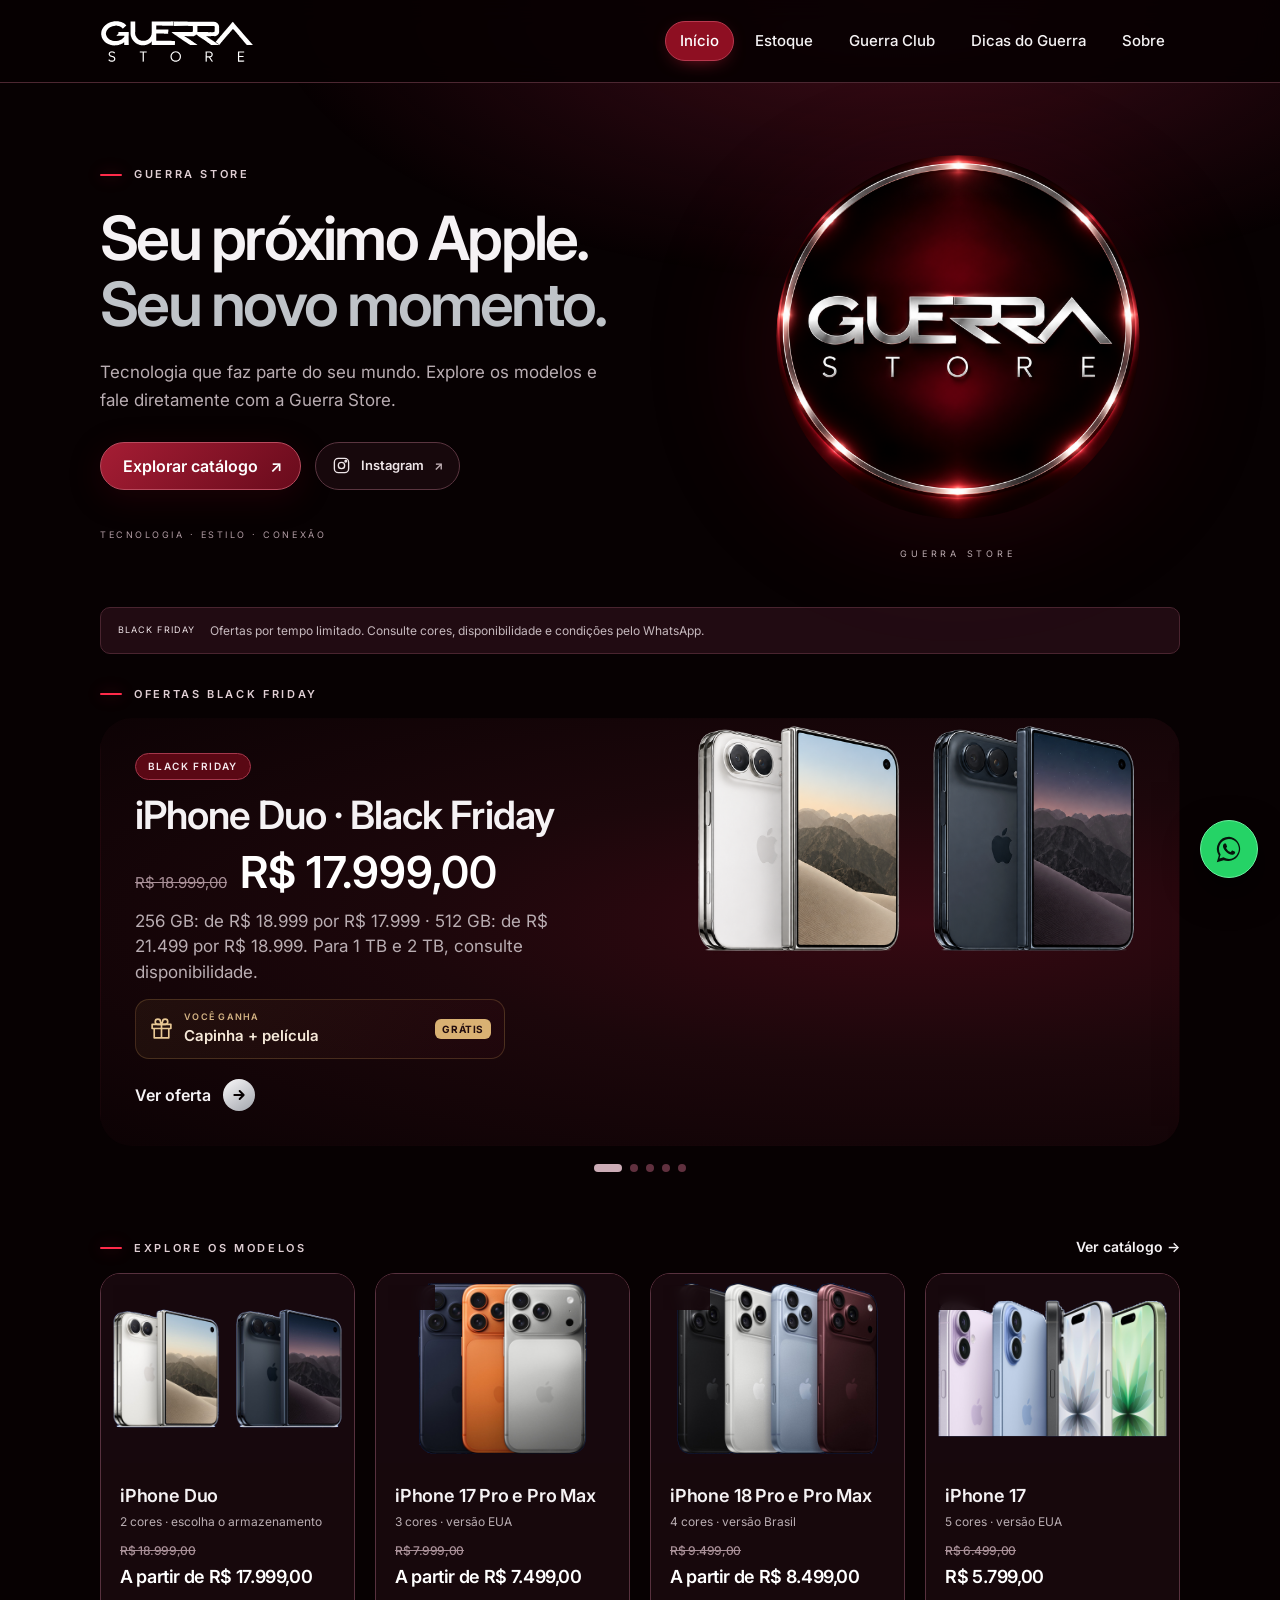
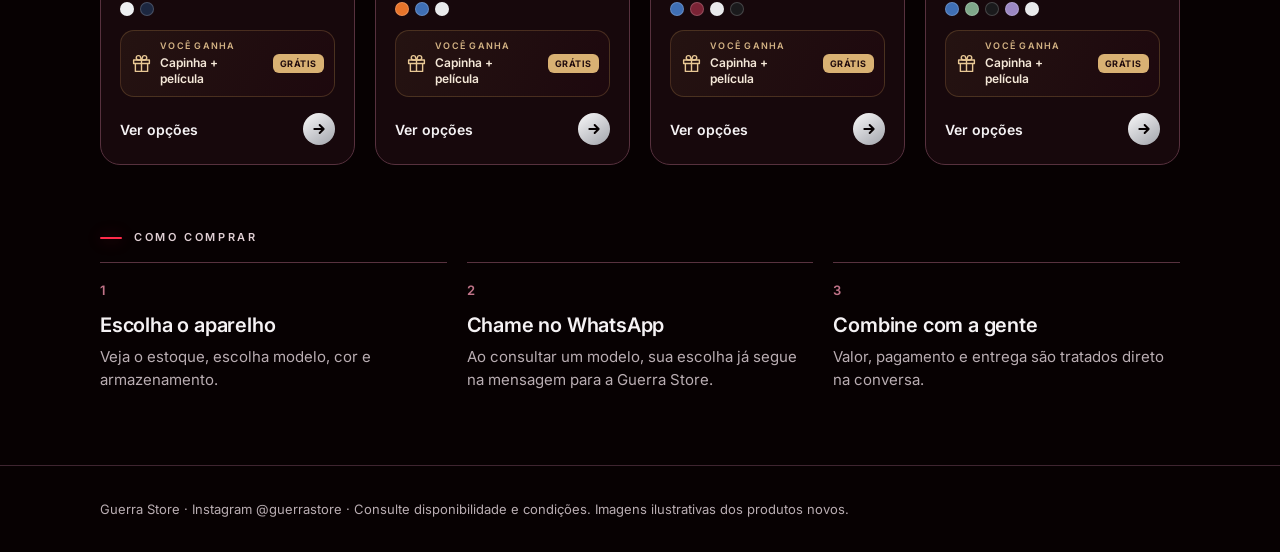
==== commit 05fa84cf: "Add Dicas do Guerra with 16 sourced help guides and searchable categories" ====
--- a/index.html
+++ b/index.html
@@ -15,11 +15,11 @@
 <link rel="preconnect" href="https://fonts.googleapis.com"><link rel="preconnect" href="https://fonts.gstatic.com" crossorigin>
 <link href="https://fonts.googleapis.com/css2?family=Inter:wght@400;500;600&display=swap" rel="stylesheet">
 <link rel="stylesheet" href="style.css?v=20261108-5">
-<link rel="stylesheet" href="guerra.css?v=20261109-2">
+<link rel="stylesheet" href="guerra.css?v=20261109-3">
 </head>
 <body>
 <header><div class="wrap"><a href="index.html" aria-label="Guerra Store - início"><img src="img/guerra-lettering.svg" alt="Guerra Store"></a>
-<nav aria-label="Principal"><a href="index.html" aria-current="page">Início</a><a href="estoque.html">Estoque</a><a href="guerra-club.html">Guerra Club</a><a href="sobre.html">Sobre</a></nav></div></header>
+<nav aria-label="Principal"><a href="index.html" aria-current="page">Início</a><a href="estoque.html">Estoque</a><a href="guerra-club.html">Guerra Club</a><a href="dicas.html">Dicas do Guerra</a><a href="sobre.html">Sobre</a></nav></div></header>
 
 <main class="wrap">
   <section class="hero guerra-hero">
--- a/guerra.css
+++ b/guerra.css
@@ -63,3 +63,4 @@
   .slide .im{height:clamp(240px,64vw,340px)}
   .slide .im img.offer-art-cutout:not(.offer-logo){inset:12px;width:calc(100% - 24px);height:calc(100% - 24px);transform:none;object-fit:contain;object-position:center}
 }
+@media(max-width:720px){header nav{display:flex;flex-wrap:wrap;gap:5px;overflow:visible}header nav a{padding:9px 11px;font-size:12px}header .wrap{row-gap:9px}}
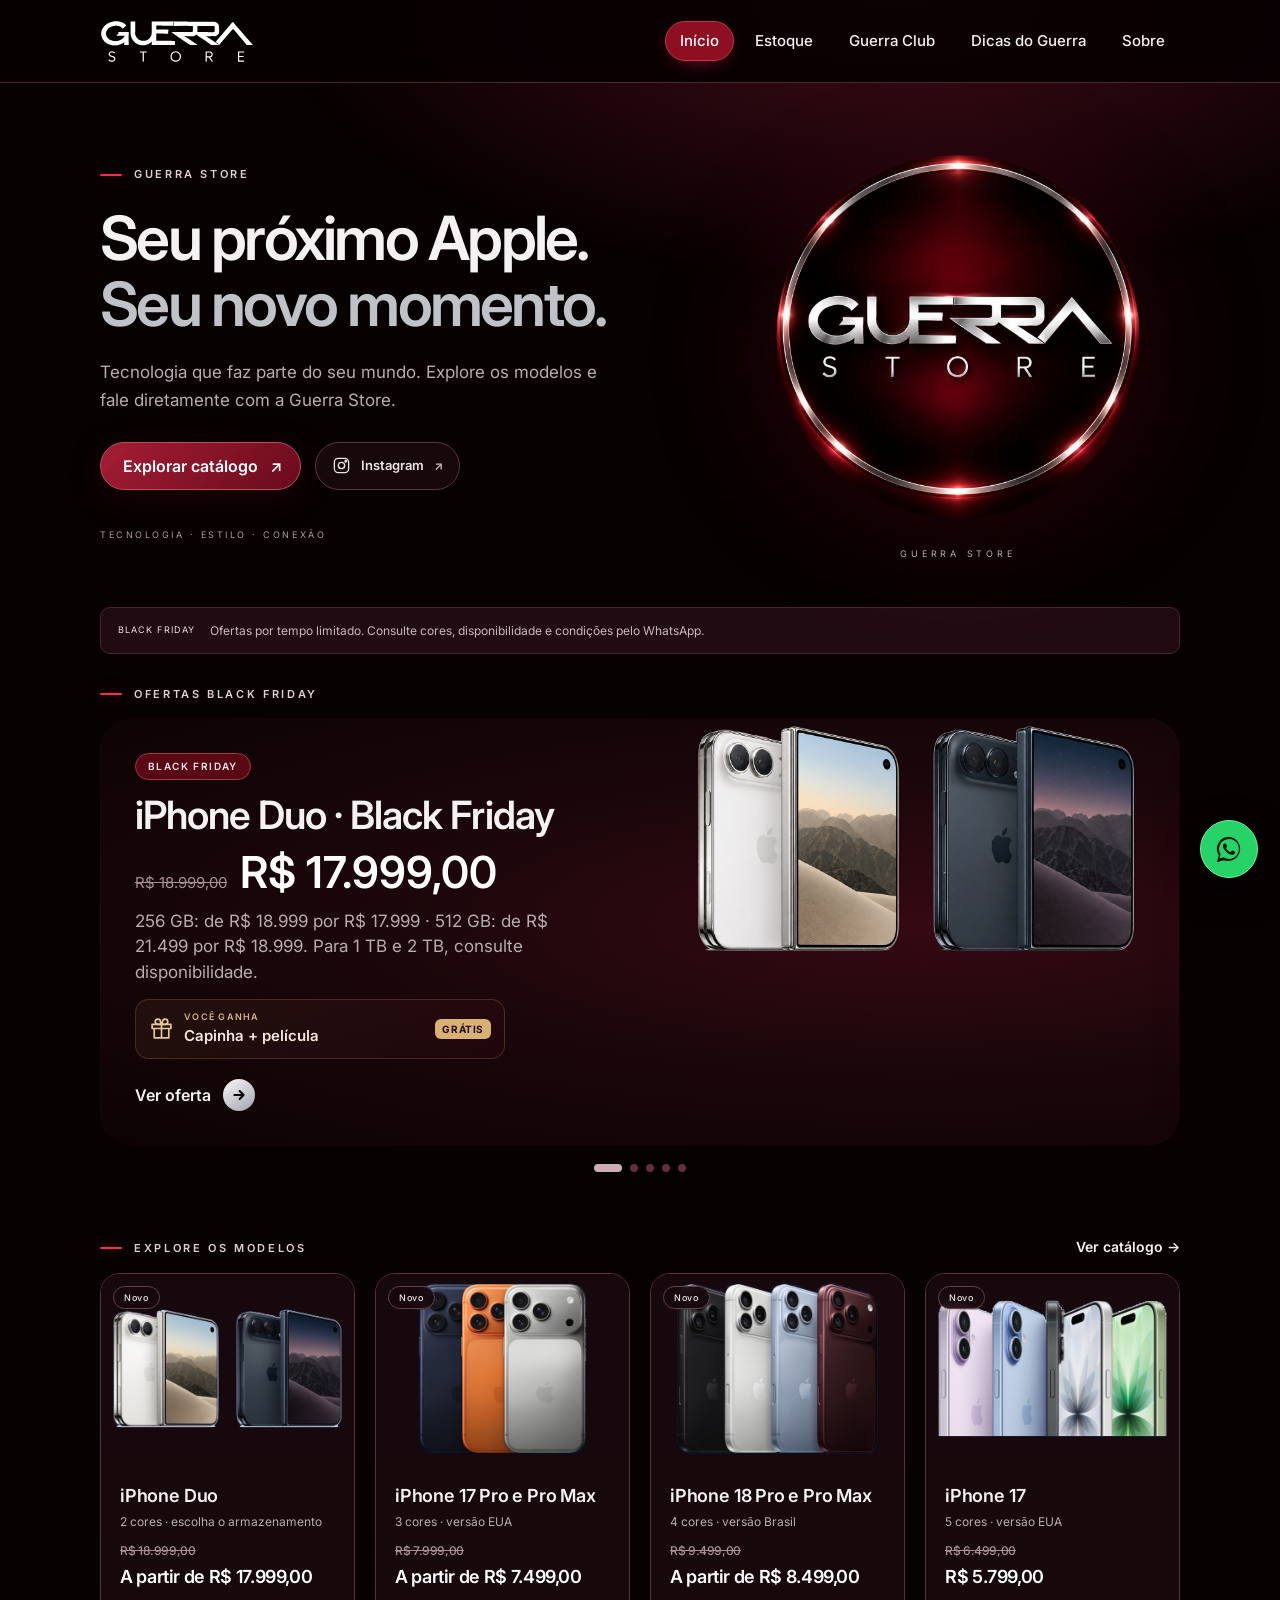
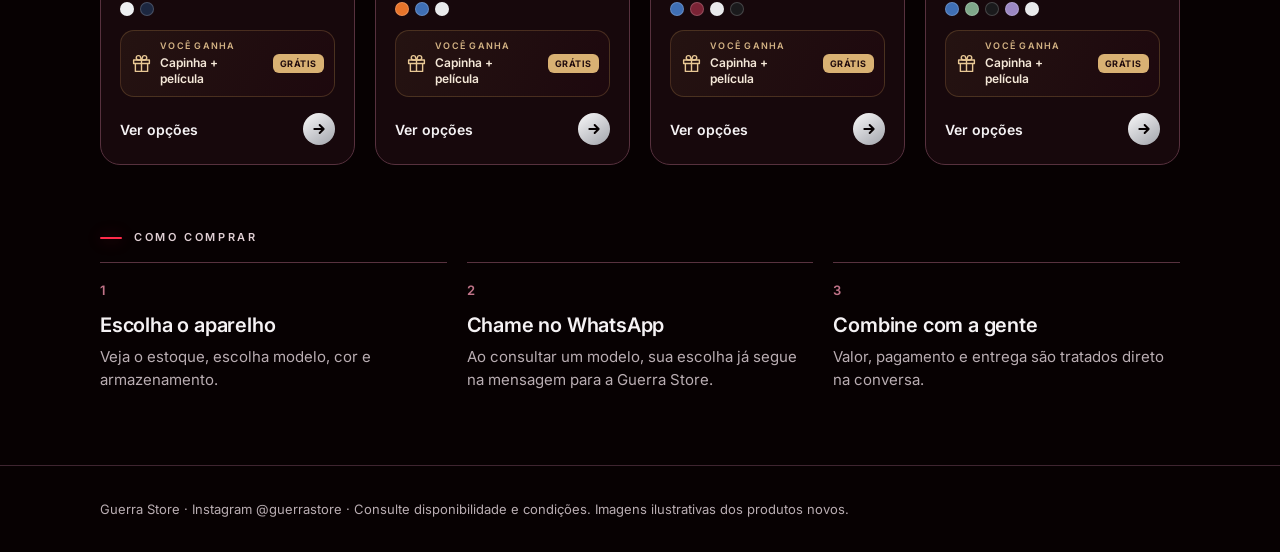
==== commit f728ef8b: "Adiciona Garmin Fitbit e Apple Watch Series 12 ao catálogo" ====
--- a/index.html
+++ b/index.html
@@ -56,8 +56,8 @@
 <div class="ov" id="ov" role="dialog" aria-modal="true"><div class="sheet" id="sheet"></div></div>
 <div class="toast" id="toast"></div>
 <script src="config.js?v=20261108-4"></script>
-<script src="products.js?v=20261108-12"></script>
-<script src="app.js?v=20261109-1"></script>
+<script src="products.js?v=20261109-1"></script>
+<script src="app.js?v=20261109-2"></script>
 <script>
 const $d=document.getElementById.bind(document);
 let NOVID=[],PARC=[],hDemo=false;
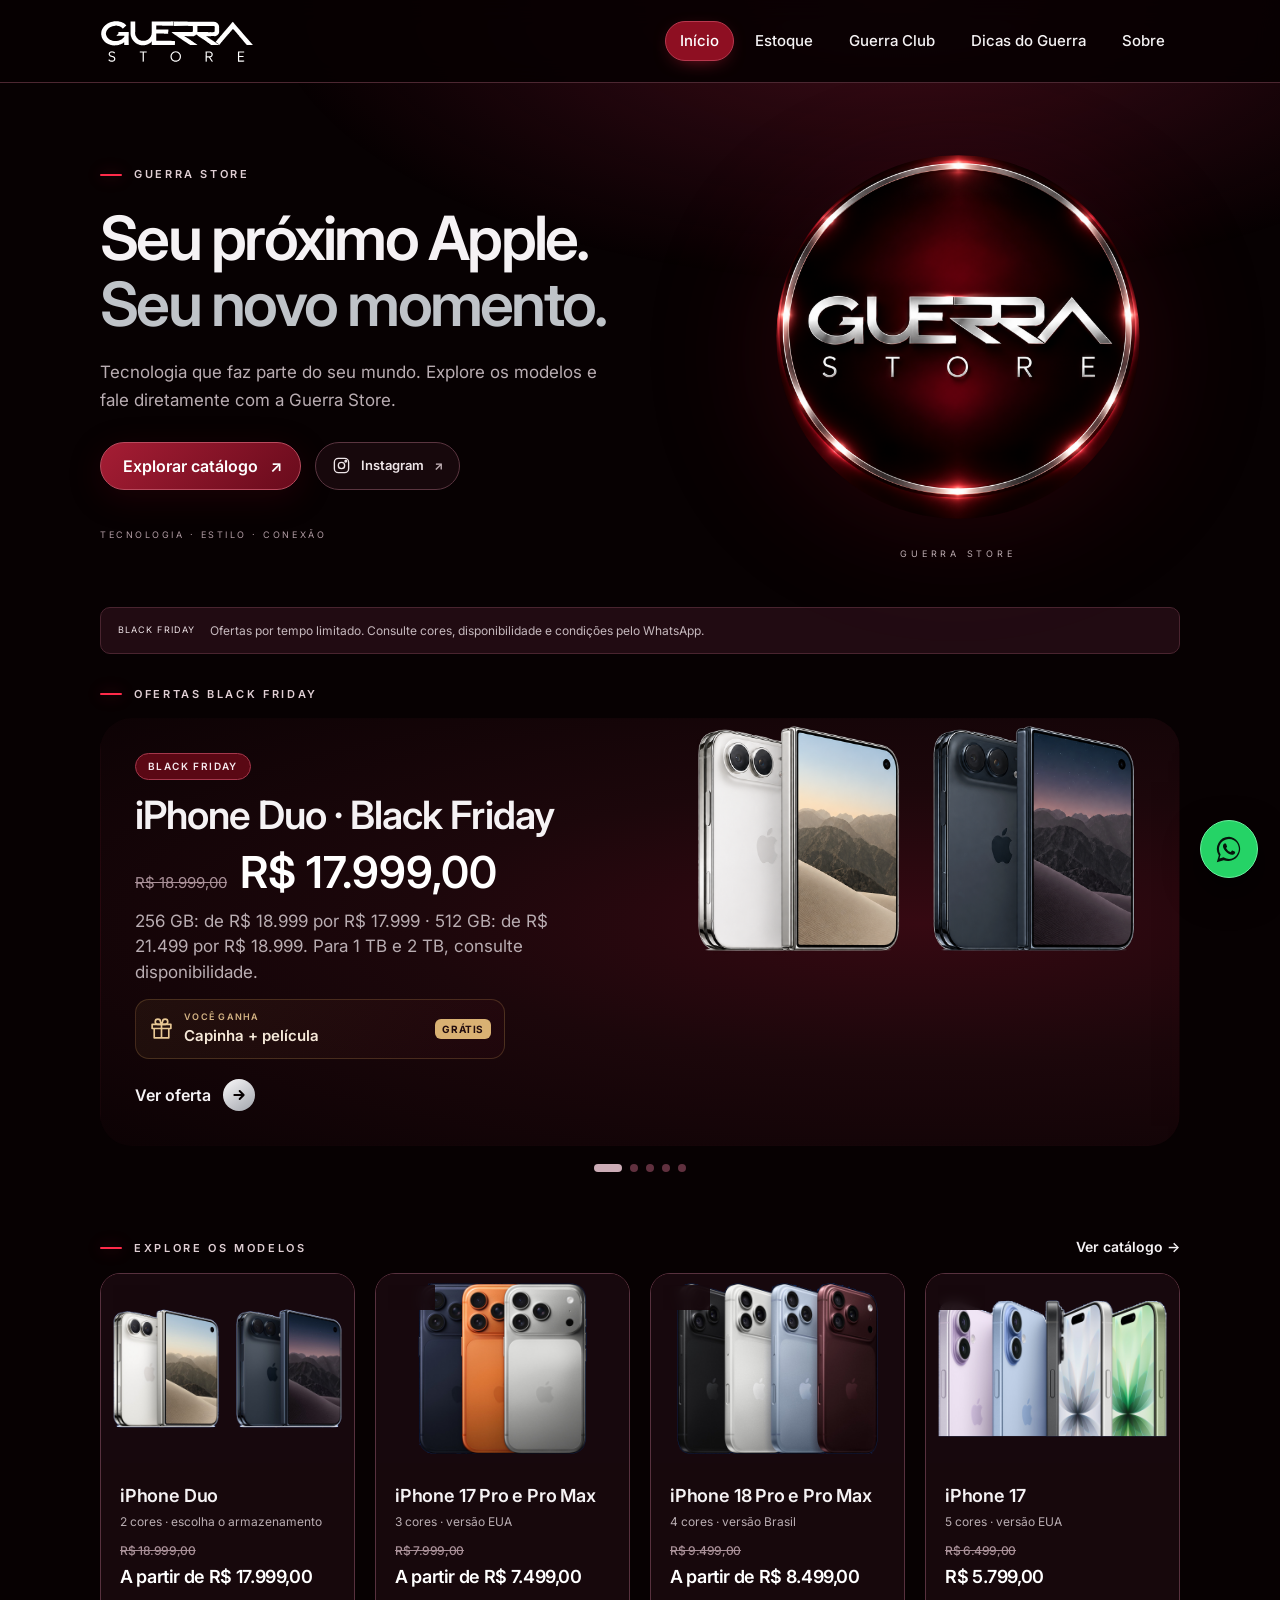
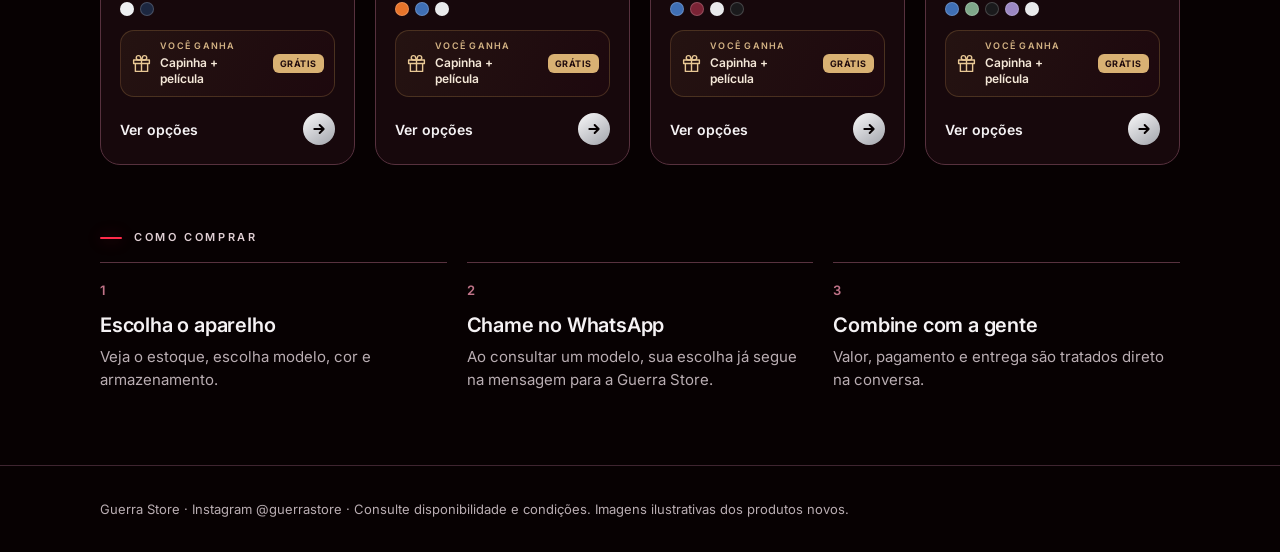
==== commit b92d926e: "Prepara estúdio privado de Stories e pedidos de preços" ====
--- a/index.html
+++ b/index.html
@@ -16,6 +16,7 @@
 <link href="https://fonts.googleapis.com/css2?family=Inter:wght@400;500;600&display=swap" rel="stylesheet">
 <link rel="stylesheet" href="style.css?v=20261108-5">
 <link rel="stylesheet" href="guerra.css?v=20261109-3">
+<link rel="stylesheet" href="studio.css?v=20261109-1">
 </head>
 <body>
 <header><div class="wrap"><a href="index.html" aria-label="Guerra Store - início"><img src="img/guerra-lettering.svg" alt="Guerra Store"></a>
@@ -86,5 +87,6 @@
 renderDest();
 Promise.all([loadSemi(),loadOfertas(),loadHome()]).then(()=>{renderOfertas();renderNovid();renderDest();renderPar()});
 </script>
+<script src="studio.js?v=20261109-1" defer></script>
 </body>
 </html>
--- a/studio.css
+++ b/studio.css
@@ -0,0 +1,2 @@
+.studio-admin{padding-top:55px;padding-bottom:70px}.studio-access{margin-top:35px;border:1px solid #704050;background:#1d0810;padding:28px;border-radius:22px}.studio-access p{color:#c4b4bc;line-height:1.8;margin:16px 0}.studio-admin-links{display:flex;gap:12px;flex-wrap:wrap;margin:25px 0}.studio-access a{color:#fff}.studio-access [hidden]{display:none!important}.studio-tools{position:fixed;inset:0;pointer-events:none;z-index:25}.studio-trigger{position:absolute;pointer-events:auto;border:1px solid #e5c793;background:#1b0610f5;color:#f5dcae;padding:9px 12px;border-radius:30px;font:600 11px system-ui;box-shadow:0 3px 18px #0008;cursor:pointer}.studio-trigger:focus-visible{outline:3px solid #fff;outline-offset:2px}.studio-mode{position:fixed;left:12px;bottom:12px;z-index:26;background:#210914;color:#e8d3ad;border:1px solid #826048;border-radius:12px;padding:10px 14px;font:12px system-ui;box-shadow:0 5px 20px #0008}.studio-mode a{color:inherit;margin-left:10px}.story-dialog{color:#fff;background:#13070c;border:1px solid #744453;border-radius:22px;padding:24px;width:min(920px,calc(100% - 24px));max-height:92dvh;overflow:auto}.story-dialog::backdrop{background:#000c;backdrop-filter:blur(6px)}.story-layout{display:grid;grid-template-columns:1fr 1fr;gap:28px;align-items:start}.story-preview{display:block;width:100%;max-height:72dvh;object-fit:contain;background:#210812;border-radius:12px}.story-controls h2{font-size:27px;margin:8px 0 14px}.story-controls p{color:#c5b3bd;font-size:13px;line-height:1.7;margin:12px 0}.story-controls label{display:block;margin:22px 0 8px;font-size:12px}.story-controls input{width:100%;padding:12px;border-radius:9px;border:1px solid #875065;background:#210d16;color:white;font:inherit}.story-buttons{display:flex;flex-wrap:wrap;gap:10px;margin-top:25px}.story-buttons button{padding:13px 17px;font:600 13px system-ui;border-radius:30px;border:1px solid #bb6a7e;background:#8e0f22;color:white;cursor:pointer}.story-buttons button:disabled{opacity:.45;cursor:wait}.story-close{float:right;background:none;border:1px solid #8b6474;color:#fff;border-radius:50%;width:34px;height:34px;cursor:pointer;margin-bottom:10px}.story-status{min-height:42px}.story-dialog input:focus-visible,.story-dialog button:focus-visible{outline:2px solid #ebd1a2;outline-offset:3px}@media(max-width:600px){.story-layout{grid-template-columns:1fr;gap:20px}.story-preview{max-height:48dvh}.story-dialog{padding:17px}.story-controls h2{font-size:24px}.studio-mode{font-size:10px;padding:8px}.studio-trigger{font-size:10px;padding:8px 10px}}
+.price-request{margin:35px 0;padding:28px 0;border-top:1px solid #704050;border-bottom:1px solid #704050}.price-request h2{margin-top:20px}.price-request label{display:block;margin:15px 0 8px;font-size:13px}.price-request textarea{width:100%;border:1px solid #805068;border-radius:12px;padding:15px;background:#10060c;color:#fff;font:14px/1.7 system-ui;resize:vertical}.price-request form>.btn{display:inline-flex;margin-top:16px;cursor:pointer}.price-request textarea:focus-visible{outline:2px solid #e6ce9e;outline-offset:3px}.price-request .pending-label{display:inline-block;padding:7px 12px;border:1px solid #b29459;border-radius:30px;color:#e7cb8b;font-size:10px;letter-spacing:.1em}
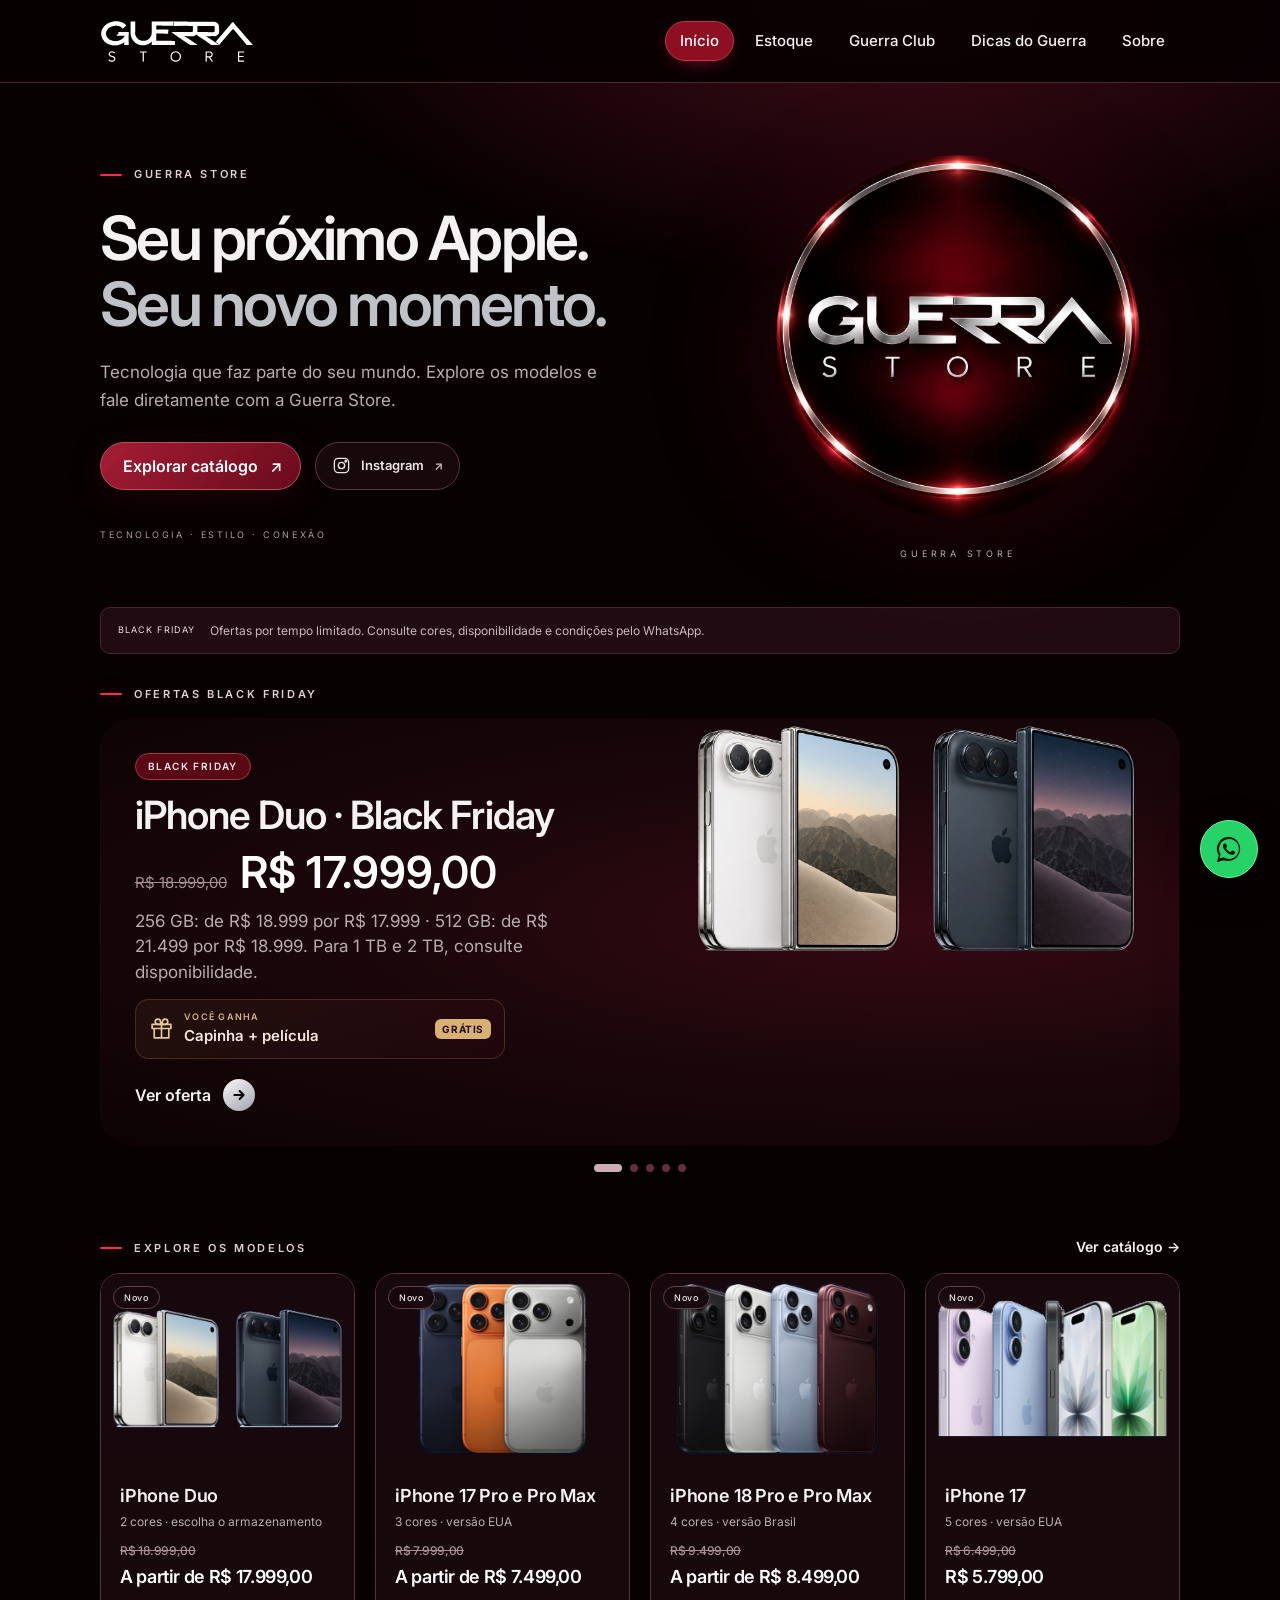
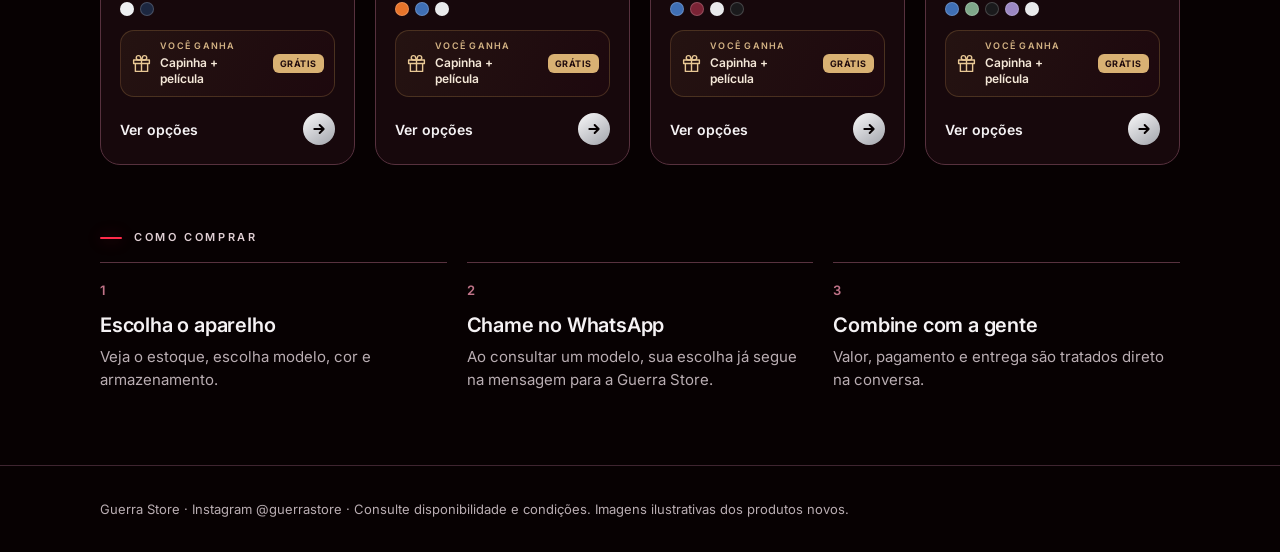
==== commit a340e923: "Ativa login privado por e-mail e senha com sessões protegidas" ====
--- a/index.html
+++ b/index.html
@@ -16,7 +16,7 @@
 <link href="https://fonts.googleapis.com/css2?family=Inter:wght@400;500;600&display=swap" rel="stylesheet">
 <link rel="stylesheet" href="style.css?v=20261108-5">
 <link rel="stylesheet" href="guerra.css?v=20261109-3">
-<link rel="stylesheet" href="studio.css?v=20261109-1">
+<link rel="stylesheet" href="studio.css?v=20261109-2">
 </head>
 <body>
 <header><div class="wrap"><a href="index.html" aria-label="Guerra Store - início"><img src="img/guerra-lettering.svg" alt="Guerra Store"></a>
@@ -87,6 +87,6 @@
 renderDest();
 Promise.all([loadSemi(),loadOfertas(),loadHome()]).then(()=>{renderOfertas();renderNovid();renderDest();renderPar()});
 </script>
-<script src="studio.js?v=20261109-1" defer></script>
+<script src="studio.js?v=20261109-2" defer></script>
 </body>
 </html>
--- a/studio.css
+++ b/studio.css
@@ -1,2 +1,3 @@
 .studio-admin{padding-top:55px;padding-bottom:70px}.studio-access{margin-top:35px;border:1px solid #704050;background:#1d0810;padding:28px;border-radius:22px}.studio-access p{color:#c4b4bc;line-height:1.8;margin:16px 0}.studio-admin-links{display:flex;gap:12px;flex-wrap:wrap;margin:25px 0}.studio-access a{color:#fff}.studio-access [hidden]{display:none!important}.studio-tools{position:fixed;inset:0;pointer-events:none;z-index:25}.studio-trigger{position:absolute;pointer-events:auto;border:1px solid #e5c793;background:#1b0610f5;color:#f5dcae;padding:9px 12px;border-radius:30px;font:600 11px system-ui;box-shadow:0 3px 18px #0008;cursor:pointer}.studio-trigger:focus-visible{outline:3px solid #fff;outline-offset:2px}.studio-mode{position:fixed;left:12px;bottom:12px;z-index:26;background:#210914;color:#e8d3ad;border:1px solid #826048;border-radius:12px;padding:10px 14px;font:12px system-ui;box-shadow:0 5px 20px #0008}.studio-mode a{color:inherit;margin-left:10px}.story-dialog{color:#fff;background:#13070c;border:1px solid #744453;border-radius:22px;padding:24px;width:min(920px,calc(100% - 24px));max-height:92dvh;overflow:auto}.story-dialog::backdrop{background:#000c;backdrop-filter:blur(6px)}.story-layout{display:grid;grid-template-columns:1fr 1fr;gap:28px;align-items:start}.story-preview{display:block;width:100%;max-height:72dvh;object-fit:contain;background:#210812;border-radius:12px}.story-controls h2{font-size:27px;margin:8px 0 14px}.story-controls p{color:#c5b3bd;font-size:13px;line-height:1.7;margin:12px 0}.story-controls label{display:block;margin:22px 0 8px;font-size:12px}.story-controls input{width:100%;padding:12px;border-radius:9px;border:1px solid #875065;background:#210d16;color:white;font:inherit}.story-buttons{display:flex;flex-wrap:wrap;gap:10px;margin-top:25px}.story-buttons button{padding:13px 17px;font:600 13px system-ui;border-radius:30px;border:1px solid #bb6a7e;background:#8e0f22;color:white;cursor:pointer}.story-buttons button:disabled{opacity:.45;cursor:wait}.story-close{float:right;background:none;border:1px solid #8b6474;color:#fff;border-radius:50%;width:34px;height:34px;cursor:pointer;margin-bottom:10px}.story-status{min-height:42px}.story-dialog input:focus-visible,.story-dialog button:focus-visible{outline:2px solid #ebd1a2;outline-offset:3px}@media(max-width:600px){.story-layout{grid-template-columns:1fr;gap:20px}.story-preview{max-height:48dvh}.story-dialog{padding:17px}.story-controls h2{font-size:24px}.studio-mode{font-size:10px;padding:8px}.studio-trigger{font-size:10px;padding:8px 10px}}
 .price-request{margin:35px 0;padding:28px 0;border-top:1px solid #704050;border-bottom:1px solid #704050}.price-request h2{margin-top:20px}.price-request label{display:block;margin:15px 0 8px;font-size:13px}.price-request textarea{width:100%;border:1px solid #805068;border-radius:12px;padding:15px;background:#10060c;color:#fff;font:14px/1.7 system-ui;resize:vertical}.price-request form>.btn{display:inline-flex;margin-top:16px;cursor:pointer}.price-request textarea:focus-visible{outline:2px solid #e6ce9e;outline-offset:3px}.price-request .pending-label{display:inline-block;padding:7px 12px;border:1px solid #b29459;border-radius:30px;color:#e7cb8b;font-size:10px;letter-spacing:.1em}
+#studio-login{max-width:430px;margin-top:24px}#studio-login label{display:block;color:#d8c6d0;font-size:12px;margin:16px 0 8px}#studio-login input{width:100%;padding:14px;border:1px solid #87536a;border-radius:10px;background:#130811;color:#fff;font:inherit}#studio-login input:focus-visible{outline:2px solid #e6ce9e;outline-offset:3px}#studio-login button{margin-top:22px;cursor:pointer}#studio-login button:disabled{opacity:.5}.studio-logout{background:transparent;color:#dfc594;border:1px solid #80505d;padding:10px 15px;border-radius:25px;cursor:pointer;font:inherit}
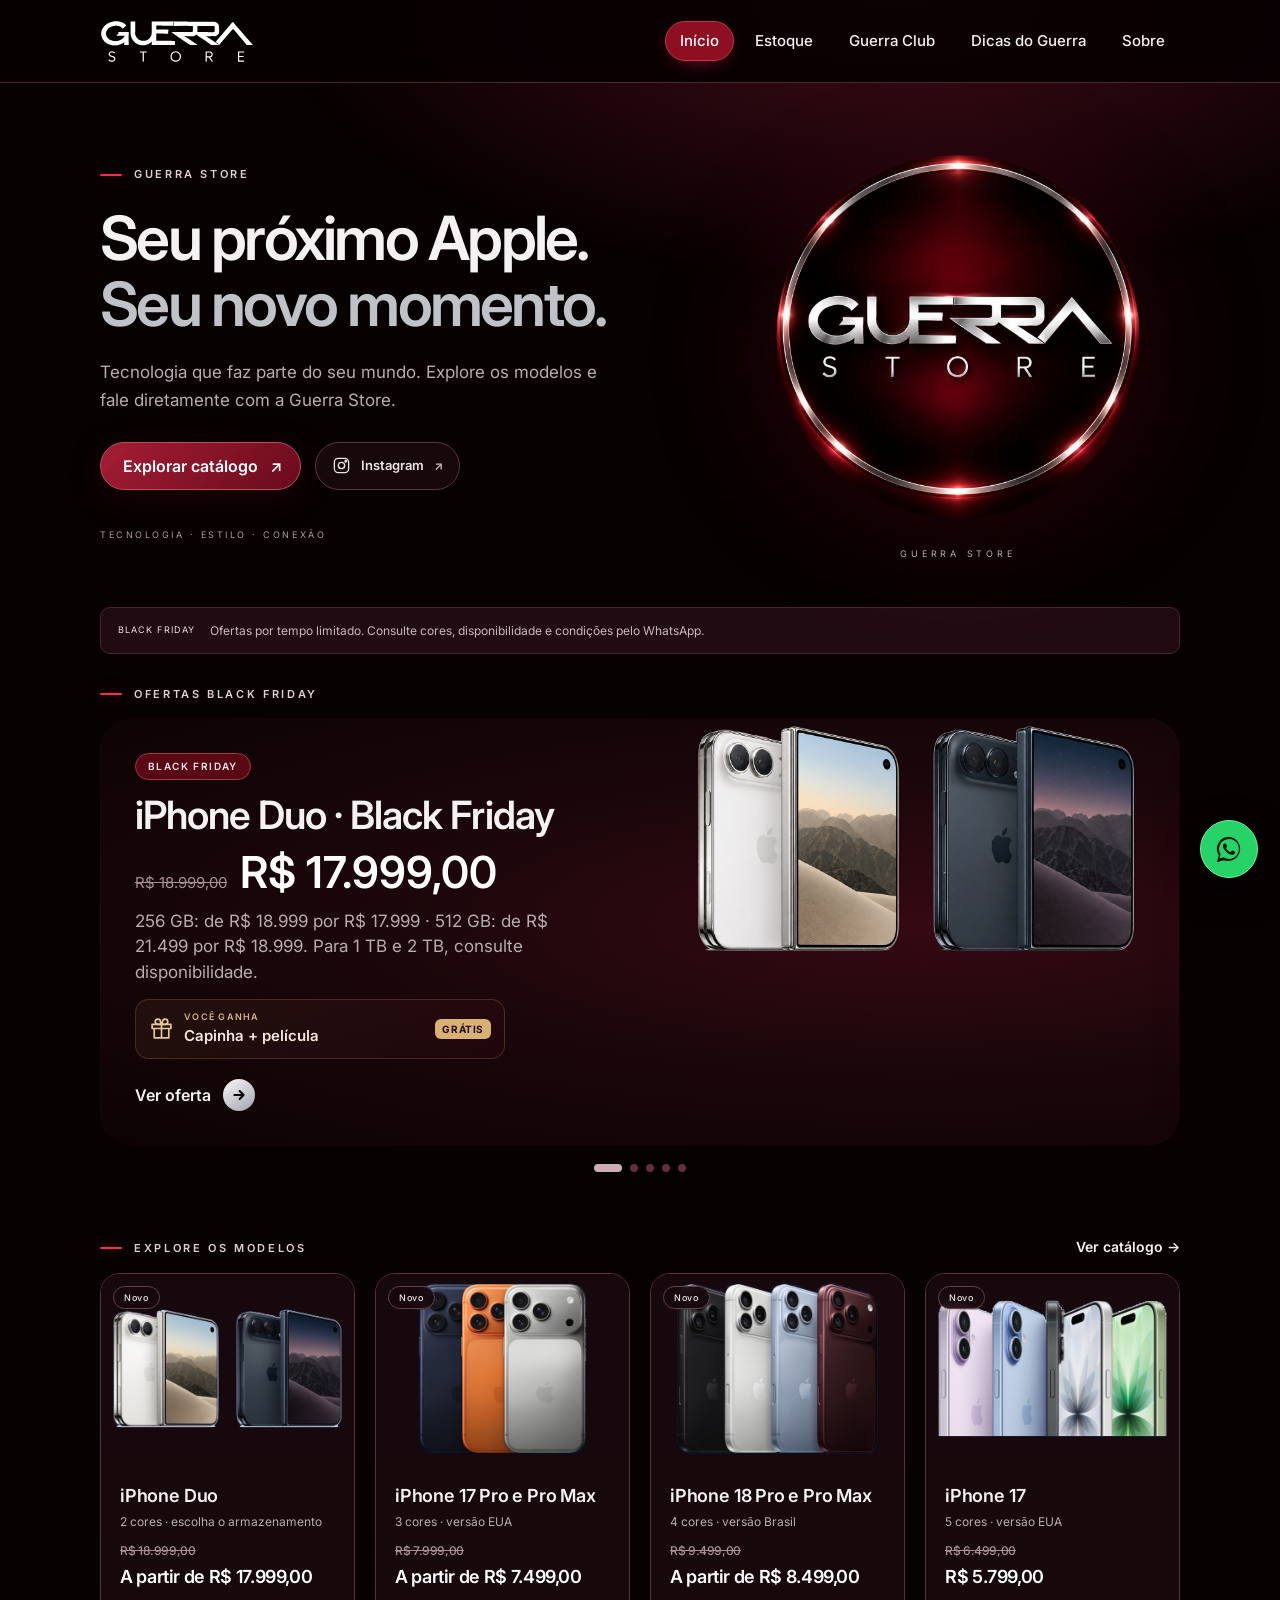
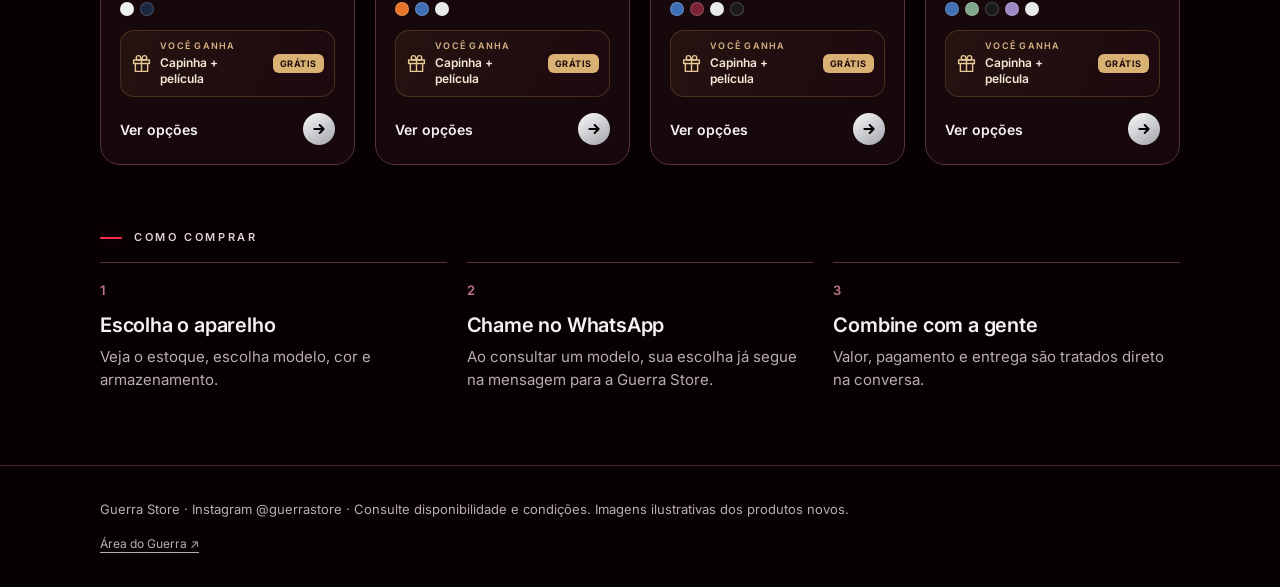
==== commit 8e3b61f8: "Adiciona acesso discreto à Área do Guerra no rodapé" ====
--- a/index.html
+++ b/index.html
@@ -53,7 +53,7 @@
   <section class="sec" id="s-par" hidden><div class="sec-top"><div class="eyebrow sec-h">PARCERIAS</div></div><div class="pts" id="pts"></div></section>
 </main>
 
-<footer><div class="wrap">Guerra Store · Instagram @guerrastore · Consulte disponibilidade e condições. Imagens ilustrativas dos produtos novos.</div></footer>
+<footer><div class="wrap">Guerra Store · Instagram @guerrastore · Consulte disponibilidade e condições. Imagens ilustrativas dos produtos novos.<a href="admin.html" style="display:block;width:fit-content;margin-top:14px;color:var(--muted);font-size:12px;text-underline-offset:4px">Área do Guerra ↗</a></div></footer>
 <div class="ov" id="ov" role="dialog" aria-modal="true"><div class="sheet" id="sheet"></div></div>
 <div class="toast" id="toast"></div>
 <script src="config.js?v=20261108-4"></script>
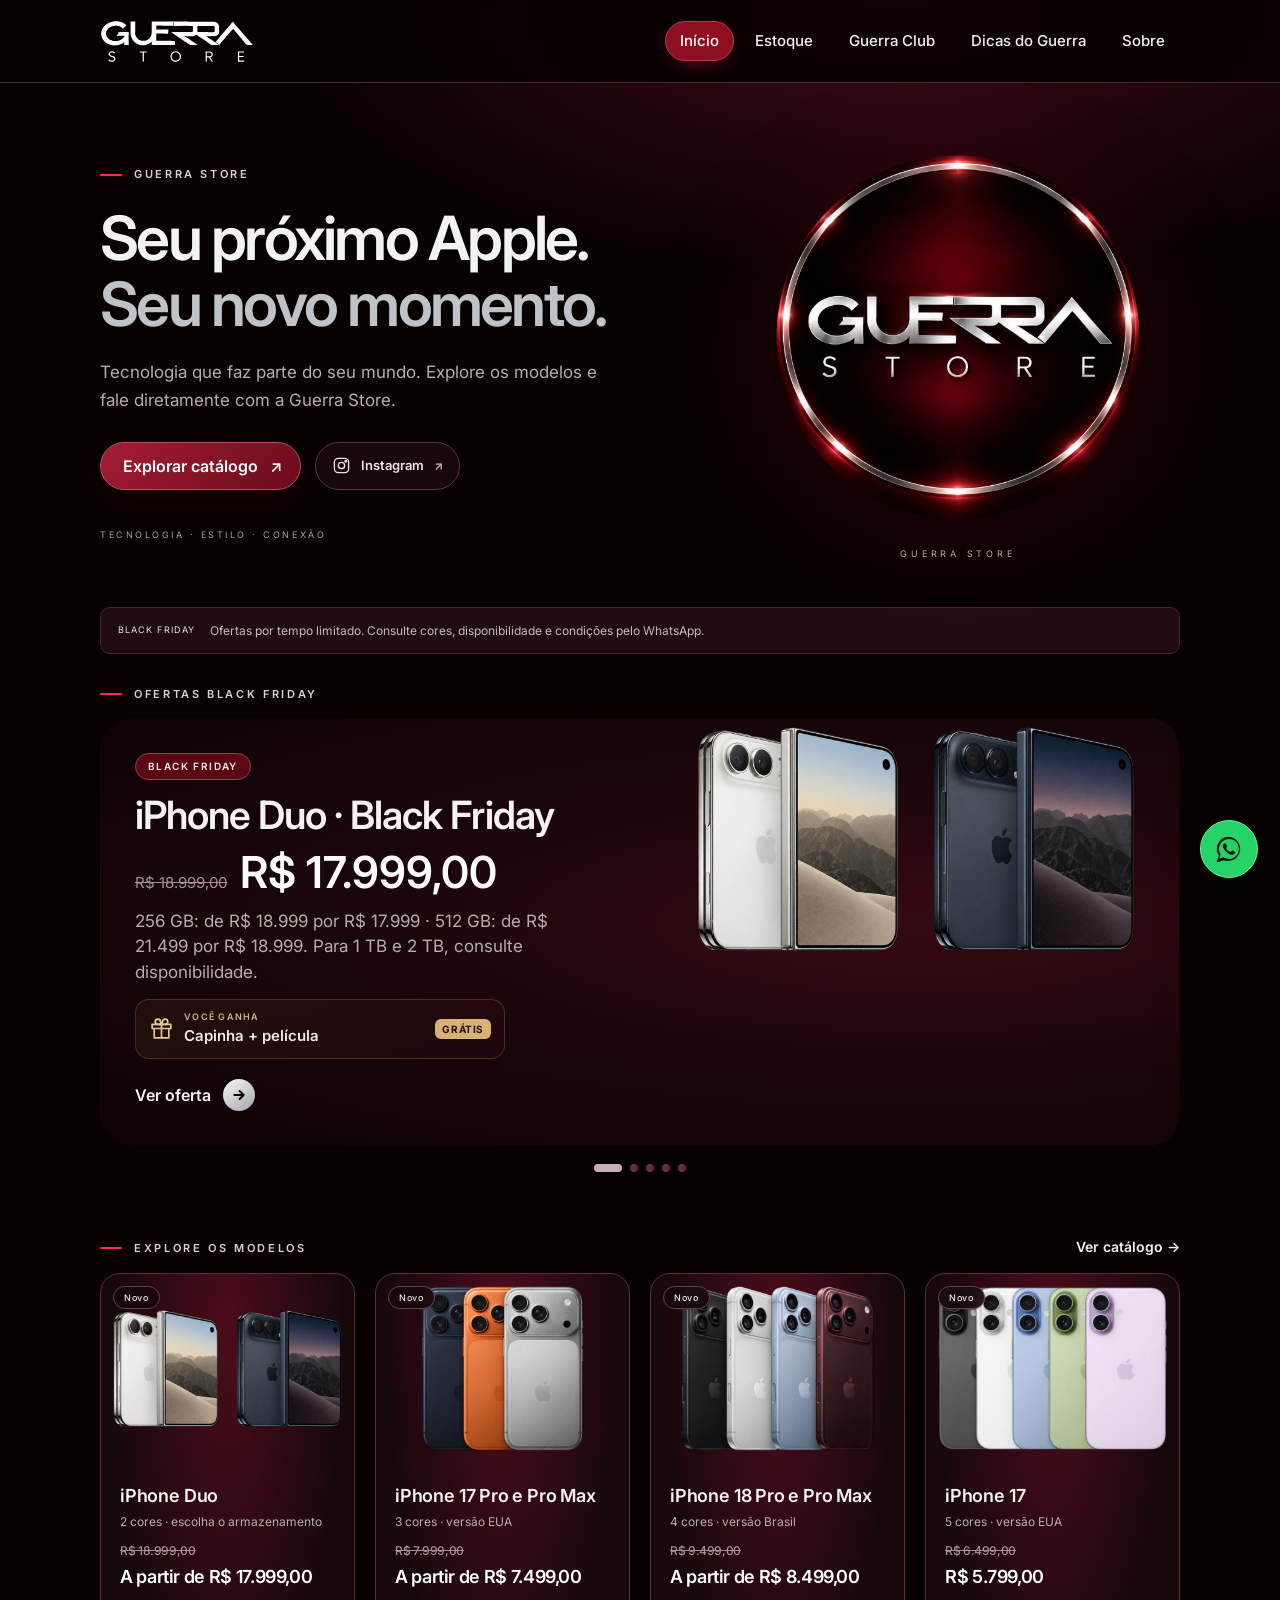
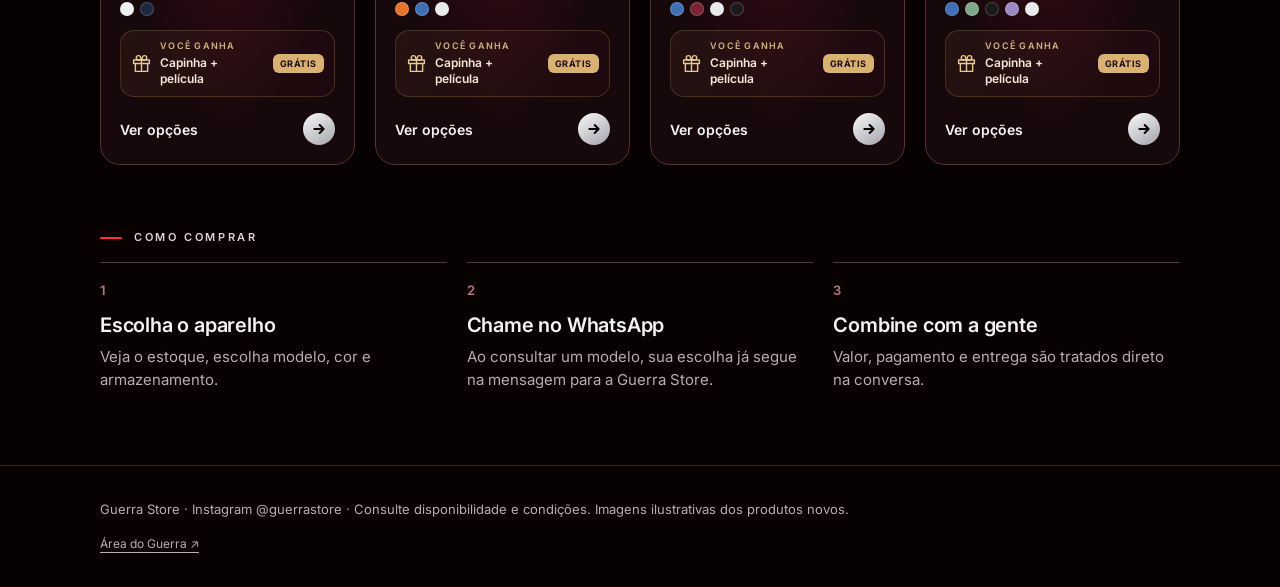
==== commit 78556047: "Corrige recortes e harmoniza todas as imagens antigas do catálogo" ====
--- a/index.html
+++ b/index.html
@@ -15,7 +15,7 @@
 <link rel="preconnect" href="https://fonts.googleapis.com"><link rel="preconnect" href="https://fonts.gstatic.com" crossorigin>
 <link href="https://fonts.googleapis.com/css2?family=Inter:wght@400;500;600&display=swap" rel="stylesheet">
 <link rel="stylesheet" href="style.css?v=20261108-5">
-<link rel="stylesheet" href="guerra.css?v=20261109-3">
+<link rel="stylesheet" href="guerra.css?v=20261109-4">
 <link rel="stylesheet" href="studio.css?v=20261109-2">
 </head>
 <body>
@@ -57,8 +57,8 @@
 <div class="ov" id="ov" role="dialog" aria-modal="true"><div class="sheet" id="sheet"></div></div>
 <div class="toast" id="toast"></div>
 <script src="config.js?v=20261108-4"></script>
-<script src="products.js?v=20261109-1"></script>
-<script src="app.js?v=20261109-2"></script>
+<script src="products.js?v=20261109-4"></script>
+<script src="app.js?v=20261109-5"></script>
 <script>
 const $d=document.getElementById.bind(document);
 let NOVID=[],PARC=[],hDemo=false;
@@ -87,6 +87,6 @@
 renderDest();
 Promise.all([loadSemi(),loadOfertas(),loadHome()]).then(()=>{renderOfertas();renderNovid();renderDest();renderPar()});
 </script>
-<script src="studio.js?v=20261109-2" defer></script>
+<script src="studio.js?v=20261109-5" defer></script>
 </body>
 </html>
--- a/guerra.css
+++ b/guerra.css
@@ -8,7 +8,7 @@
 .brand-stage{position:relative;display:grid;place-items:center;isolation:isolate}.brand-stage:before{content:"";position:absolute;width:80%;height:75%;border-radius:50%;background:#8e0f22;filter:blur(70px);opacity:.28;z-index:-1}.brand-stage img{width:min(100%,380px);height:auto;clip-path:circle(47.8% at 50% 50%);filter:drop-shadow(0 25px 42px #0009)}.brand-stage>span{font-size:9px;letter-spacing:.42em;color:#bbaab0;margin-top:20px}
 .preview-notice{margin:0 0 32px;padding:13px 17px;font-size:12px;line-height:1.6;color:#c5b8bd;border:1px solid #49242f;background:#210b12;border-radius:10px;display:flex;gap:15px;align-items:center}.preview-notice span{color:#eee3e7;font-size:9px;letter-spacing:.12em;white-space:nowrap}
 .card-price{margin-top:11px;color:#fff;font-size:18px;font-weight:600;letter-spacing:-.02em}.card-price s,.product-price s{display:block;margin-bottom:3px;color:#a99098;font-size:12px;font-weight:500}.card-price strong,.product-price strong{font:inherit}.product-price{padding:14px 16px;border:1px solid #60303d;border-radius:12px;background:#250a12;color:#fff;font-size:22px;font-weight:600;letter-spacing:-.02em}.offer-price{display:flex;align-items:baseline;gap:13px}.offer-price s{color:#a99098;font-size:15px}.offer-price strong{color:#fff;font-size:clamp(28px,4vw,44px);line-height:1;font-weight:600}
-.card,.nv,.slide{border-color:#57313e;border-radius:20px}.card:hover,.nv:hover{border-color:#bb6478;box-shadow:0 12px 38px -14px #a51d3466}.card .ph{background:radial-gradient(ellipse at 50% 20%,#5a0814,#120306)!important}.card .ph img{object-fit:contain}.card .bd{padding:19px}.card h3{font-size:18px}.card .badge{background:#16080de8;border-color:#6a3d4a;color:#f2e5e9;font-size:9px;letter-spacing:.08em}.sub{font-size:12px}.arrow{background:linear-gradient(145deg,#faf9fa,#a1a4ab);width:32px;height:32px}.slide{border-color:transparent;background:radial-gradient(ellipse at 78% 48%,#360912 0,#1c070b 42%,#0c0204 100%);box-shadow:0 22px 58px -42px #a51d3480}.slide:hover{border-color:transparent;box-shadow:0 26px 64px -38px #a51d3490}.slide .lb{background:var(--bordo-dark);border:1px solid #a4374b;color:#f5e9ee;font-size:10px}.slide .tx{padding:34px}.slide .im{background:transparent!important}.slide .im img{object-fit:contain}.odots button{background:#60303e}.odots button[aria-current=true]{background:#ccacb6}.slide h2{font-size:clamp(27px,3.5vw,39px)}
+.card,.nv,.slide{border-color:#57313e;border-radius:20px}.card:hover,.nv:hover{border-color:#bb6478;box-shadow:0 12px 38px -14px #a51d3466}.card{background:radial-gradient(ellipse at 50% 12%,#4c0c1b 0,#17080c 65%)}.card .ph{background:transparent!important}.card .ph img{object-fit:contain}.card .bd{padding:19px}.card h3{font-size:18px}.card .badge{background:#16080de8;border-color:#6a3d4a;color:#f2e5e9;font-size:9px;letter-spacing:.08em}.sub{font-size:12px}.arrow{background:linear-gradient(145deg,#faf9fa,#a1a4ab);width:32px;height:32px}.slide{border-color:transparent;background:radial-gradient(ellipse at 78% 48%,#360912 0,#1c070b 42%,#0c0204 100%);box-shadow:0 22px 58px -42px #a51d3480}.slide:hover{border-color:transparent;box-shadow:0 26px 64px -38px #a51d3490}.slide .lb{background:var(--bordo-dark);border:1px solid #a4374b;color:#f5e9ee;font-size:10px}.slide .tx{padding:34px}.slide .im{background:transparent!important}.slide .im img{object-fit:contain}.odots button{background:#60303e}.odots button[aria-current=true]{background:#ccacb6}.slide h2{font-size:clamp(27px,3.5vw,39px)}
 #f-linha .fchip[aria-pressed=true],#f-tipo .fchip[aria-pressed=true],.tab[aria-selected=true]{background:var(--bordo);color:white;border-color:#bd5268;box-shadow:0 6px 20px -8px #8e0f2266}.fchip,.tab{border-color:#60303e}.sheet{border-color:#68404c;background:#17080c}.sheet .main{background:#16080c!important}.buy{background:linear-gradient(135deg,#a51d34,#690b1c);color:#fff;border:1px solid #b84a5d}.chip[aria-pressed=true]{background:#5a0814;color:white;border-color:#c46b7f}.noimg{background:radial-gradient(ellipse,#5a0814,#120306)}.demo{background:#290d17;border-color:#6a2a3c;color:#dfc8d0}.step b{color:#c17489}.step{border-color:#58323f}footer{margin-top:18px;border-color:#3e2530}footer .wrap{line-height:1.7}.empty{border-color:#694151;color:#c2b0b8}
 :focus-visible{outline:2px solid #e5c0cb!important;outline-offset:4px}body>.w>header img{height:45px}.box{border-color:#57313e}button.pri{background:#8e0f22;color:white}
 .whatsapp-float{position:fixed;right:22px;bottom:22px;z-index:80;display:flex;align-items:center;justify-content:center;width:58px;height:58px;min-height:58px;padding:0;border:1px solid #69f19f;border-radius:50%;background:#25d366;color:#07140c;text-decoration:none;box-shadow:0 14px 34px #0009;transition:box-shadow .2s ease;animation:whatsapp-kick 2.8s ease-in-out infinite}.whatsapp-float svg{width:30px;height:30px;flex:none}.whatsapp-float span{position:absolute;width:1px;height:1px;overflow:hidden;clip:rect(0 0 0 0);white-space:nowrap}.whatsapp-float:hover{animation-play-state:paused;box-shadow:0 18px 40px #000b}.whatsapp-float:focus-visible{outline-color:#fff!important}@keyframes whatsapp-kick{0%,72%,100%{transform:translateY(0) rotate(0)}78%{transform:translateY(-9px) rotate(-5deg)}84%{transform:translateY(0) rotate(4deg)}90%{transform:translateY(-4px) rotate(-2deg)}95%{transform:translateY(0) rotate(0)}}
@@ -56,9 +56,8 @@
 .card .phone-gift{margin:14px 0 2px;padding:10px;gap:8px}.card .phone-gift>svg{width:21px;height:21px}.card .phone-gift-copy strong{font-size:12px}
 .slide .phone-gift{align-self:flex-start;width:min(100%,370px)}.slide .phone-gift-copy strong{font-size:15px}.slide .phone-gift-free{font-size:10px}
 @media(max-width:400px){.card .phone-gift{gap:6px}.card .phone-gift-free{padding:5px}.slide .phone-gift-copy strong{font-size:13px}}
-/* A máscara termina transparente em cada borda real da arte da linha 18. */
+/* Artes transparentes: enquadramento proporcional, sem mascarar os aparelhos. */
 .slide .im img.offer-art-cutout:not(.offer-logo){inset:50% auto auto 4%;width:92%;height:auto;transform:translateY(-50%);object-fit:contain;-webkit-mask-image:none;mask-image:none;filter:none}
-.slide .im img[src*="offer-18pro-cutout"]{clip-path:polygon(9.8% 11%,10.5% 8%,13% 5.3%,16% 4.7%,19% 5.2%,28.6% 9%,30% 6%,33% 4.7%,35% 4.7%,47% 9.2%,49% 5.5%,52% 4.7%,54% 5.3%,65.5% 9.2%,67% 6%,70% 4.7%,73% 5%,88% 10%,90% 13%,90% 92%,88% 95.5%,12% 95.5%,9.8% 92%)}
 @media(max-width:720px){
   .slide .im{height:clamp(240px,64vw,340px)}
   .slide .im img.offer-art-cutout:not(.offer-logo){inset:12px;width:calc(100% - 24px);height:calc(100% - 24px);transform:none;object-fit:contain;object-position:center}
